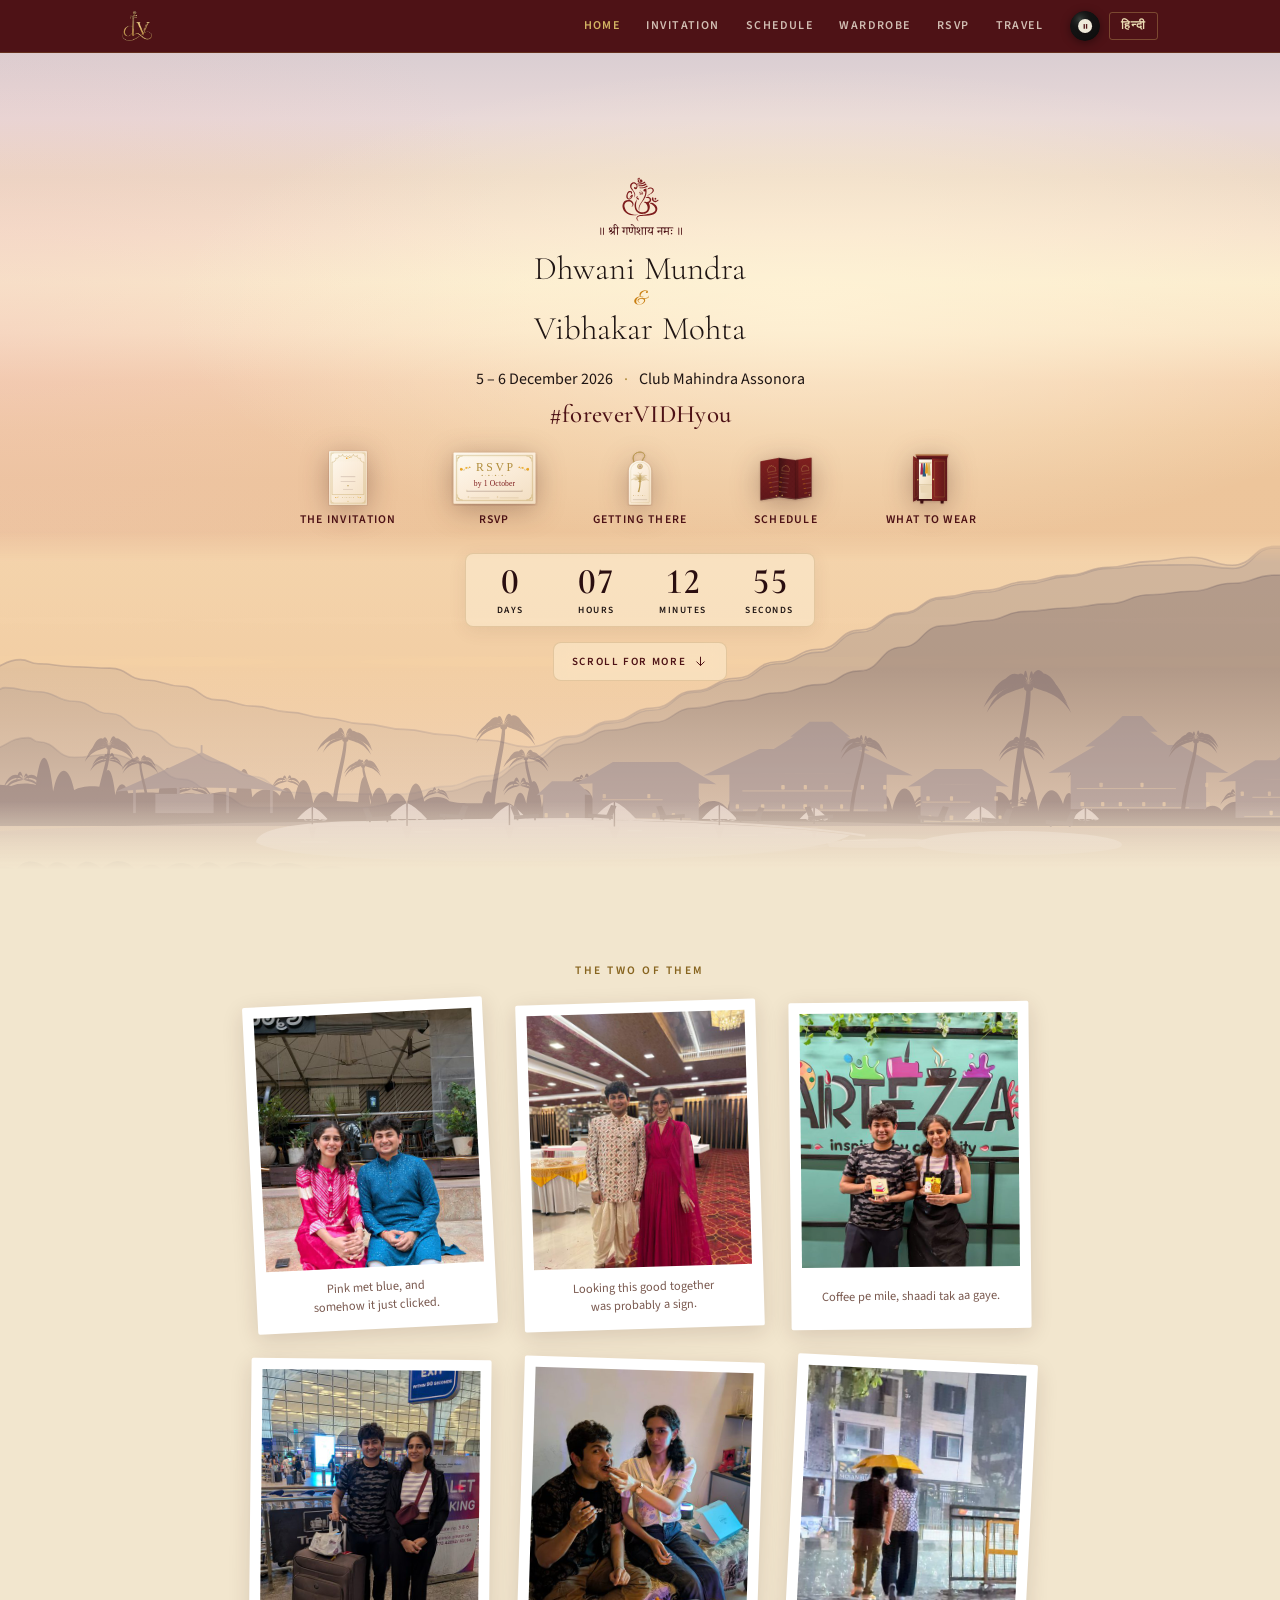
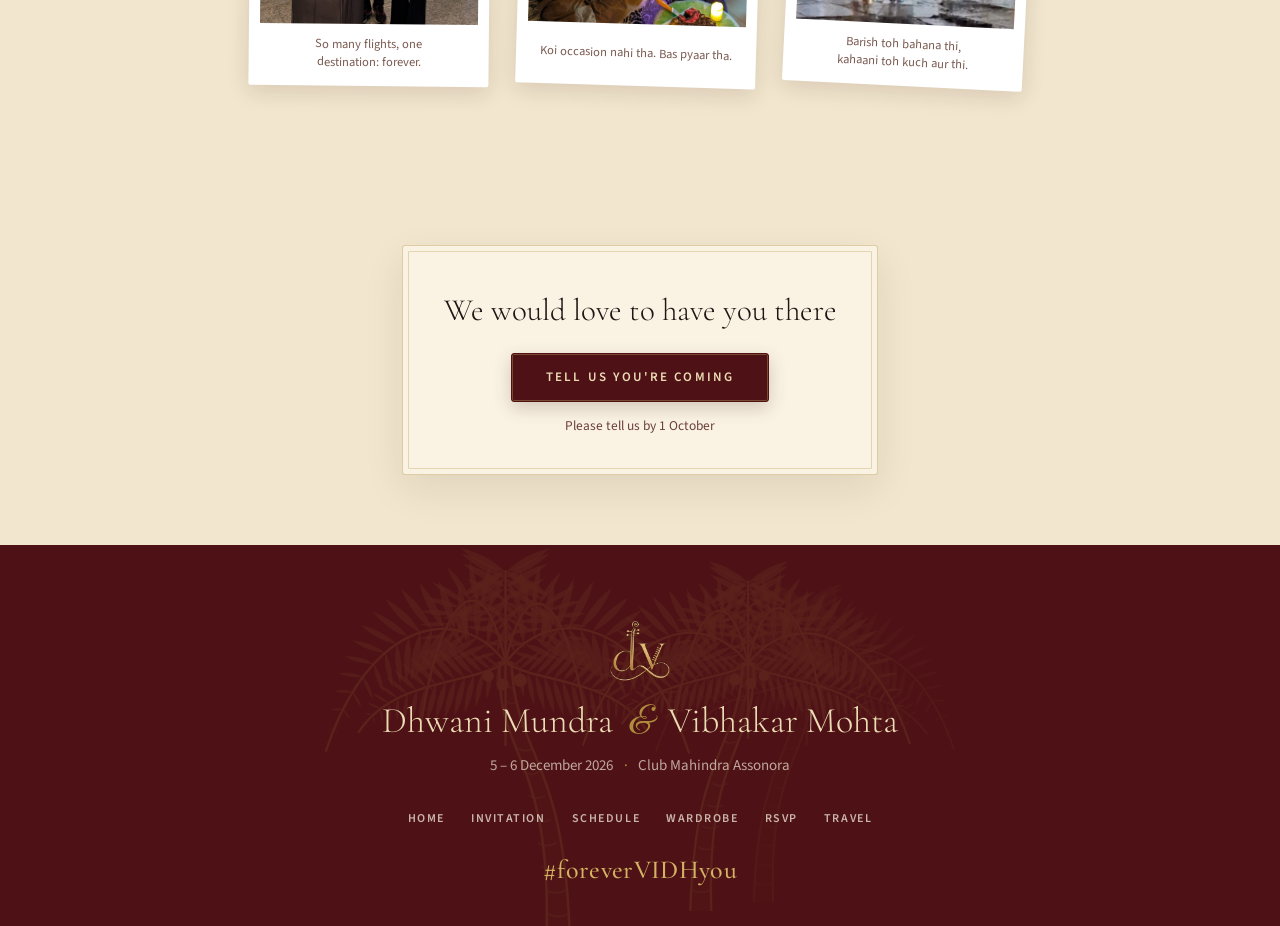
==== index.html @ 1009b789 "Update site, 2026-09-22" ====
<!doctype html>
<html lang="en">
<head>
<meta charset="utf-8">
<meta name="viewport" content="width=device-width, initial-scale=1, viewport-fit=cover">
<meta name="color-scheme" content="light dark">
<meta name="theme-color" content="#4E1216">

<title>Dhwani &amp; Vibhakar, 5–6 December 2026</title>
<meta name="description" content="Dhwani and Vibhakar are getting married at Club Mahindra Assonora, Goa on 5–6 December 2026. Come and celebrate with us.">
<link rel="canonical" href="https://foreverVIDHyou.github.io/">

<meta property="og:type" content="website">
<meta property="og:site_name" content="Vibhakar &amp; Dhwani">
<meta property="og:title" content="Dhwani &amp; Vibhakar, 5–6 December 2026">
<meta property="og:description" content="Dhwani and Vibhakar are getting married at Club Mahindra Assonora, Goa on 5–6 December 2026. Come and celebrate with us.">
<meta property="og:url" content="https://foreverVIDHyou.github.io/">
<meta property="og:image" content="https://foreverVIDHyou.github.io/assets/img/og-a29972f2.jpg">
<meta property="og:image:secure_url" content="https://foreverVIDHyou.github.io/assets/img/og-a29972f2.jpg">
<meta property="og:image:type" content="image/jpeg">
<meta property="og:image:width" content="1200">
<meta property="og:image:height" content="630">
<meta property="og:image:alt" content="Vibhakar and Dhwani, 5 to 6 December 2026, Club Mahindra Assonora, Goa">
<meta property="og:locale" content="en_IN">
<meta property="og:locale:alternate" content="hi_IN">
<meta name="twitter:card" content="summary_large_image">
<meta name="twitter:image" content="https://foreverVIDHyou.github.io/assets/img/og-a29972f2.jpg">

<link rel="icon" href="assets/img/favicon.ico" sizes="any">
<link rel="icon" type="image/png" sizes="32x32" href="assets/img/favicon-32.png">
<link rel="apple-touch-icon" href="assets/img/favicon-180.png">
<link rel="manifest" href="site.webmanifest">

<link rel="preconnect" href="https://fonts.googleapis.com">
<link rel="preconnect" href="https://fonts.gstatic.com" crossorigin>
<link rel="stylesheet" href="https://fonts.googleapis.com/css2?family=Cormorant+Garamond:ital,wght@0,300;0,400;0,500;0,600;1,300;1,400&family=Lora:ital,wght@0,400;0,500;1,400&family=Source+Sans+3:wght@400;600&family=Great+Vibes&family=Noto+Serif+Devanagari:wght@400;500;600&display=swap">
<link rel="stylesheet" href="assets/css/site.css?v=431fbf44">

<script>
  try {
    var L = localStorage.getItem('vidh-lang');
    if (L === 'hi' || L === 'en') document.documentElement.lang = L;
  } catch (e) {}
  /* Whose name leads, remembered exactly like the language above and applied
     before first paint for the same reason. Nothing on the site sets it: the
     /bride and /groom links do, then send the guest here. Absent means the
     groom's order, which is how every name pair is written in the markup. */
  try {
    var F = localStorage.getItem('vidh-first');
    if (F === 'bride' || F === 'groom') document.documentElement.setAttribute('data-first', F);
  } catch (e) {}
</script>

</head>

<body class="p-home"
      data-endpoint="https://script.google.com/macros/s/AKfycbx1z4PcyO6lin9_cqxl9S9qViLBDrhGf9iMxoR4CyunZHj6qS7wj9RZC0NhYUhXJ8vgEw/exec"
      data-token="vidh-2026">
<a class="skip" href="#main"><span class="l" data-l="en">Skip to content</span><span class="l" data-l="hi" lang="hi">सीधे सामग्री पर जाएँ</span></a>

<header class="head" id="head">
  <div class="head-in">
    <a class="brand" href="index.html" aria-label="Vibhakar and Dhwani">
      <img src="assets/img/mark.png" alt="" width="30" height="30" class="brand-mark">
    </a>

    <nav class="nav" id="nav" aria-label="Pages">
      <a href="index.html" class="nav-a on"
aria-current="page"><span class="l" data-l="en">Home</span><span class="l" data-l="hi" lang="hi">मुख्य पृष्ठ</span></a>
      <a href="invite.html" class="nav-a"
><span class="l" data-l="en">Invitation</span><span class="l" data-l="hi" lang="hi">निमंत्रण</span></a>
      <a href="schedule.html" class="nav-a"
><span class="l" data-l="en">Schedule</span><span class="l" data-l="hi" lang="hi">कार्यक्रम</span></a>
      <a href="wardrobe.html" class="nav-a"
><span class="l" data-l="en">Wardrobe</span><span class="l" data-l="hi" lang="hi">पहनावा</span></a>
      <a href="rsvp.html" class="nav-a"
><span class="l" data-l="en">RSVP</span><span class="l" data-l="hi" lang="hi">उत्तर दें</span></a>
      <a href="travel.html" class="nav-a"
><span class="l" data-l="en">Travel</span><span class="l" data-l="hi" lang="hi">यात्रा</span></a>
    </nav>

    <div class="head-r">
      <button type="button" class="mu" id="mu-btn" aria-pressed="false"
              data-en-aria-label="Play the record" data-hi-aria-label="संगीत चलाएँ"
              aria-label="Play the record"
              data-say='{"tap":"Music",
                         "on":"Playing",
                         "off":"Paused",
                         "missing":""}'
              data-say-hi='{"tap":"\u0938\u0902\u0917\u0940\u0924",
                            "on":"\u092c\u091c \u0930\u0939\u093e \u0939\u0948",
                            "off":"\u0930\u0941\u0915\u093e \u0939\u0941\u0906",
                            "missing":""}'>
        <img class="mu-disc" src="assets/art/vinyl.svg" alt="" width="280" height="280">
        <span class="mu-play" aria-hidden="true">
          <svg class="g-play" viewBox="0 0 24 24" fill="currentColor"><path d="M6 3.4 20.5 12 6 20.6Z"/></svg>
          <svg class="g-pause" viewBox="0 0 24 24" fill="currentColor"><rect x="5.4" y="3.6" width="4.8" height="16.8" rx="1.2"/><rect x="13.8" y="3.6" width="4.8" height="16.8" rx="1.2"/></svg>
        </span>
        <span class="vh" id="mu-state"><span class="l" data-l="en">Music</span><span class="l" data-l="hi" lang="hi">संगीत</span></span>
      </button>

      <button class="lang" id="lang" type="button"
              data-en-aria-label="Read this page in Hindi" data-hi-aria-label="इस पन्ने को अंग्रेज़ी में पढ़ें"
              aria-label="Read this page in Hindi">
        <span class="l" data-l="en">हिन्दी</span><span class="l" data-l="hi" lang="hi">English</span>
      </button>
      <button class="burger" id="burger" type="button" aria-expanded="false"
              aria-controls="nav" aria-label="Menu">
        <span></span><span></span><span></span>
      </button>
    </div>
  </div>
</header>

<main id="main">

<section class="hero" id="hero">

  <picture class="hero-bg" aria-hidden="true">
    <source media="(max-width:820px)" srcset="assets/art/resort-tall.svg">
    <img src="assets/art/resort.svg" alt="" width="1600" height="430"
         fetchpriority="high" decoding="async">
  </picture>

  <div class="hero-in">

    <div class="lintel" aria-hidden="true">
      <img class="lintel-g" src="assets/art/ganesh.svg" alt="" width="200" height="208">
      <p class="lintel-om" lang="hi">॥ श्री गणेशाय नमः ॥</p>
    </div>

    <h1 class="hero-names">
      <span class="nm-1"><span class="l" data-l="en">Dhwani Mundra</span><span class="l" data-l="hi" lang="hi">ध्वनि मूंदड़ा</span></span>
      <span class="amp" aria-hidden="true">&amp;</span>
      <span class="nm-2"><span class="l" data-l="en">Vibhakar Mohta</span><span class="l" data-l="hi" lang="hi">विभाकर मोहता</span></span>
    </h1>

    <p class="hero-when">
      <span class="hw-i"><span class="sd sd-b"><span class="l" data-l="en">5 – 6 December 2026</span><span class="l" data-l="hi" lang="hi">५ – ६ दिसंबर २०२६</span></span><span class="sd sd-g"><span class="l" data-l="en">5 – 7 December 2026</span><span class="l" data-l="hi" lang="hi">५ – ७ दिसंबर २०२६</span></span></span>
      <span class="dot">·</span>
      <span class="hw-i"><span class="l" data-l="en">Club Mahindra Assonora</span><span class="l" data-l="hi" lang="hi">क्लब महिंद्रा असनोरा</span></span>
    </p>

    <p class="hero-tag">#foreverVIDHyou</p>

    <nav class="ways" aria-label="Everything you need, in four places">
      <a class="way way-invite" href="invite.html">
        <span class="way-ic">
          <img src="assets/art/ob-invite-card.svg" alt="" width="300" height="420">
        </span>
        <span class="way-l"><span class="l" data-l="en">The invitation</span><span class="l" data-l="hi" lang="hi">निमंत्रण</span></span>
      </a>
      <a class="way way-rsvp" href="rsvp.html">
        <span class="way-ic">
          <img src="assets/art/ob-rsvp-card.svg" alt="" width="300" height="420"               data-en-src="assets/art/ob-rsvp-card.svg" data-hi-src="assets/art/ob-rsvp-card-hi.svg">
        </span>
        <span class="way-l"><span class="l" data-l="en">RSVP</span><span class="l" data-l="hi" lang="hi">उत्तर दें</span></span>
      </a>
      <a class="way way-travel" href="travel.html">
        <span class="way-ic">
          <img src="assets/art/ob-luggage-tag.svg" alt="" width="300" height="420">
        </span>
        <span class="way-l"><span class="l" data-l="en">Getting there</span><span class="l" data-l="hi" lang="hi">पहुँचना कैसे है</span></span>
      </a>
      <a class="way way-programme" href="schedule.html">
        <span class="way-ic">
          <img src="assets/art/ob-programme.svg" alt="" width="300" height="420">
        </span>
        <span class="way-l"><span class="l" data-l="en">Schedule</span><span class="l" data-l="hi" lang="hi">कार्यक्रम</span></span>
      </a>
      <a class="way way-wardrobe" href="wardrobe.html">
        <span class="way-ic">
          <img src="assets/art/ob-wardrobe.svg" alt="" width="300" height="420">
        </span>
        <span class="way-l"><span class="l" data-l="en">What to wear</span><span class="l" data-l="hi" lang="hi">क्या पहनें</span></span>
      </a>
    </nav>

    <div class="cd" id="cd" data-target="2026-12-06T19:30:00+05:30">
      <div class="cd-row">
        <div class="cd-blk">
          <div class="cd-u">
            <span class="cd-n" data-cd="d">--</span>
            <span class="cd-k"><span class="l" data-l="en">days</span><span class="l" data-l="hi" lang="hi">दिन</span></span>
          </div>
          <div class="cd-u">
            <span class="cd-n" data-cd="h">--</span>
            <span class="cd-k"><span class="l" data-l="en">hours</span><span class="l" data-l="hi" lang="hi">घंटे</span></span>
          </div>
          <div class="cd-u">
            <span class="cd-n" data-cd="m">--</span>
            <span class="cd-k"><span class="l" data-l="en">minutes</span><span class="l" data-l="hi" lang="hi">मिनट</span></span>
          </div>
          <div class="cd-u">
            <span class="cd-n" data-cd="s">--</span>
            <span class="cd-k"><span class="l" data-l="en">seconds</span><span class="l" data-l="hi" lang="hi">सेकंड</span></span>
          </div>
        </div>
      </div>
      <p class="cd-done" hidden><span class="l" data-l="en">They are married.</span><span class="l" data-l="hi" lang="hi">विवाह संपन्न हुआ।</span></p>
    </div>

    <a class="flat-more" href="#gallery">
      <span><span class="l" data-l="en">Scroll for more</span><span class="l" data-l="hi" lang="hi">और नीचे देखिए</span></span>
      <svg viewBox="0 0 24 24" fill="none" stroke="currentColor" stroke-width="1.6"
           stroke-linecap="round" stroke-linejoin="round" aria-hidden="true">
        <path d="M12 5v13M6 12.5l6 6 6-6"/>
      </svg>
    </a>
  </div>

</section>

<section class="sec sec-pol" id="gallery" aria-labelledby="pol-h">
  <div class="wrap">
    <p class="eyebrow center" id="pol-h"><span class="l" data-l="en">The two of them</span><span class="l" data-l="hi" lang="hi">वे दोनों</span></p>
    <div class="pols" data-reveal>
      <figure class="pol" data-reveal-item style="--i:0">
        <img src="assets/img/pol/p1.jpg" alt="Pink met blue, and somehow it just clicked."
             width="480" height="560" loading="lazy" decoding="async">
        <figcaption><span class="l" data-l="en">Pink met blue, and somehow it just clicked.</span><span class="l" data-l="hi" lang="hi">गुलाबी मिला नीले से, और बात बन गई।</span></figcaption>
      </figure>
      <figure class="pol" data-reveal-item style="--i:1">
        <img src="assets/img/pol/p2.jpg" alt="Looking this good together was probably a sign."
             width="480" height="560" loading="lazy" decoding="async">
        <figcaption><span class="l" data-l="en">Looking this good together was probably a sign.</span><span class="l" data-l="hi" lang="hi">साथ में इतने अच्छे लगे — शायद यही इशारा था।</span></figcaption>
      </figure>
      <figure class="pol" data-reveal-item style="--i:2">
        <img src="assets/img/pol/p3.jpg" alt="Coffee pe mile, shaadi tak aa gaye."
             width="480" height="560" loading="lazy" decoding="async">
        <figcaption><span class="l" data-l="en">Coffee pe mile, shaadi tak aa gaye.</span><span class="l" data-l="hi" lang="hi">कॉफ़ी पे मिले, शादी तक आ गए।</span></figcaption>
      </figure>
      <figure class="pol" data-reveal-item style="--i:3">
        <img src="assets/img/pol/p4.jpg" alt="So many flights, one destination: forever."
             width="480" height="560" loading="lazy" decoding="async">
        <figcaption><span class="l" data-l="en">So many flights, one destination: forever.</span><span class="l" data-l="hi" lang="hi">इतनी उड़ानें, और मंज़िल एक — हमेशा।</span></figcaption>
      </figure>
      <figure class="pol" data-reveal-item style="--i:4">
        <img src="assets/img/pol/p5.jpg" alt="Koi occasion nahi tha. Bas pyaar tha."
             width="480" height="560" loading="lazy" decoding="async">
        <figcaption><span class="l" data-l="en">Koi occasion nahi tha. Bas pyaar tha.</span><span class="l" data-l="hi" lang="hi">कोई मौक़ा नहीं था। बस प्यार था।</span></figcaption>
      </figure>
      <figure class="pol" data-reveal-item style="--i:5">
        <img src="assets/img/pol/p6.jpg" alt="Barish toh bahana thi, kahaani toh kuch aur thi."
             width="480" height="560" loading="lazy" decoding="async">
        <figcaption><span class="l" data-l="en">Barish toh bahana thi, kahaani toh kuch aur thi.</span><span class="l" data-l="hi" lang="hi">बारिश तो बहाना थी, कहानी तो कुछ और थी।</span></figcaption>
      </figure>
    </div>
  </div>
</section>

<section class="sec sec-band">
  <div class="wrap" data-reveal>
    <div class="band-in">
      <p class="band-l"><span class="l" data-l="en">We would love to have you there</span><span class="l" data-l="hi" lang="hi">आप ज़रूर आइए, हमें बहुत ख़ुशी होगी</span></p>
      <a class="btn btn-primary" href="rsvp.html"><span class="l" data-l="en">Tell us you&#39;re coming</span><span class="l" data-l="hi" lang="hi">बताइए कि आप आ रहे हैं</span></a>
      <p class="band-by"><span class="l" data-l="en">Please tell us by 1 October</span><span class="l" data-l="hi" lang="hi">कृपया १ अक्टूबर तक बता दीजिए</span></p>
    </div>
  </div>
</section>

</main>

<footer class="foot">
  <img class="foot-palms" src="assets/art/palms.svg" alt="" width="520" height="310"
       loading="lazy" aria-hidden="true">
  <div class="wrap">
    <img class="foot-mono" src="assets/img/mark.png" alt="" width="66" height="66"
         loading="lazy">
    <p class="foot-names">
      <span><span class="l" data-l="en">Dhwani Mundra</span><span class="l" data-l="hi" lang="hi">ध्वनि मूंदड़ा</span></span>
      <span class="amp" aria-hidden="true">&amp;</span>
      <span><span class="l" data-l="en">Vibhakar Mohta</span><span class="l" data-l="hi" lang="hi">विभाकर मोहता</span></span>
    </p>
    <p class="foot-when"><span class="sd sd-b"><span class="l" data-l="en">5 – 6 December 2026</span><span class="l" data-l="hi" lang="hi">५ – ६ दिसंबर २०२६</span></span><span class="sd sd-g"><span class="l" data-l="en">5 – 7 December 2026</span><span class="l" data-l="hi" lang="hi">५ – ७ दिसंबर २०२६</span></span> <span class="dot">·</span>
       <span class="l" data-l="en">Club Mahindra Assonora</span><span class="l" data-l="hi" lang="hi">क्लब महिंद्रा असनोरा</span></p>

    <nav class="foot-nav" aria-label="Pages">
      <a href="index.html"><span class="l" data-l="en">Home</span><span class="l" data-l="hi" lang="hi">मुख्य पृष्ठ</span></a>
      <a href="invite.html"><span class="l" data-l="en">Invitation</span><span class="l" data-l="hi" lang="hi">निमंत्रण</span></a>
      <a href="schedule.html"><span class="l" data-l="en">Schedule</span><span class="l" data-l="hi" lang="hi">कार्यक्रम</span></a>
      <a href="wardrobe.html"><span class="l" data-l="en">Wardrobe</span><span class="l" data-l="hi" lang="hi">पहनावा</span></a>
      <a href="rsvp.html"><span class="l" data-l="en">RSVP</span><span class="l" data-l="hi" lang="hi">उत्तर दें</span></a>
      <a href="travel.html"><span class="l" data-l="en">Travel</span><span class="l" data-l="hi" lang="hi">यात्रा</span></a>
    </nav>


    <p class="foot-tag">#foreverVIDHyou</p>
  </div>
</footer>

<audio id="mu-audio" loop preload="metadata">
  <source src="assets/audio/theme.mp3" type="audio/mpeg">
  <source src="assets/audio/theme.ogg" type="audio/ogg">
</audio>

<script src="assets/js/site.js?v=4ca0002a" defer></script>
</body>
</html>
---- assets/css/site.css ----
/* ==========================================================================
   The Green Gate.  See design/THEME.md.

   Green is the ground, gold is the line, red is the accent. Every colour here
   was sampled off the reference invitations in material/sept4_redesign.pdf,
   not chosen; the provenance of each one is in the theme note.

   Two rules that are load-bearing and look like nothing:

     img { height: auto }   without it, `aspect-ratio` goes inert the moment an
                            element has both a width and a height attribute,
                            and every illustration renders at its HTML height.

     .ch > span             direct child, always. t() injects a pair of language
                            spans inside every label, so a descendant selector
                            styles those too and draws a second border inside
                            each control.
   ========================================================================== */

/* --- tokens ---------------------------------------------------------------
   Crimson, marigold, gold and ivory. The first pass at this theme used bottle
   green as the ground; Vibhakar's reading of it was that green is a Muslim
   colour, and for a Maheshwari wedding he is right that it is the wrong signal.
   Every ground here is now Marwari red, sampled off the crimson invitation on
   p4 of the brief and confirmed by the raja-rani reference he sent afterwards.

   Green survives in exactly one place: --leaf, on the marigold garland. It is
   never a ground and never a large area.
   -------------------------------------------------------------------------- */
:root {
  --red-900:#2A0E10; --red-800:#4E1216; --red-700:#7E1D1D; --red-600:#9B2A22;
  --red-500:#B23A2A;
  --marigold:#E8A020; --marigold-dk:#C97E10; --marigold-lt:#F5C24B;
  --gold-600:#87641F; --gold-500:#B08D3C; --gold-400:#D3B463; --gold-200:#EBDCB4;
  --ivory:#FAF3E4; --ivory-2:#F2E6CE; --ivory-sh:#E4D3B4;
  --terra:#A87B5E; --terra-dk:#7A4A34; --blush:#F2D7C6;
  --leaf:#4F7A3E;

  /* the two sides, sampled from what they were actually wearing */
  --bride:#A32A4E; --groom:#2F5D7C;

  --ink:#1F1513;
  --ink-2:#6B4038;
  --paper:var(--ivory);
  --paper-2:var(--ivory-2);
  --line:rgba(58,21,18,.14);
  --line-gold:rgba(176,141,60,.38);

  --display:"Cormorant Garamond",ui-serif,Georgia,serif;
  --body:"Lora",ui-serif,Georgia,serif;
  --ui:"Source Sans 3",ui-sans-serif,system-ui,-apple-system,sans-serif;
  --script:"Great Vibes",cursive;
  --deva:"Noto Serif Devanagari",var(--body);

  --head-h:50px;
  --wrap:1080px;
  --r:3px;
  --ease:cubic-bezier(.22,.61,.36,1);
}

/* --- reset ---------------------------------------------------------------- */
*,*::before,*::after{box-sizing:border-box}

/* `hidden` has to actually hide.

   The attribute is only `[hidden]{display:none}` in the browser's own sheet,
   which is the weakest declaration there is: ANY author rule that sets
   `display` on the same element beats it, and then `el.hidden = true` sets
   the attribute, reads back as true, and changes nothing on screen.

   That shipped. `.form-miss{display:block}` meant the reply page told every
   guest "we still need your name, a phone number, whether you are coming"
   the instant it loaded, before they had touched anything — and both the
   bride's and the groom's calendar buttons showed on the thank-you screen at
   once. Neither was caught by a test, because a test that asks `el.hidden`
   asks the property and gets `true` from a box that is plainly visible.

   The elsewhere-correct way to write it is `:not([hidden])` on the rule that
   sets display, the way .lk-msg does. This makes forgetting it harmless. */
[hidden]{display:none!important}
html{-webkit-text-size-adjust:100%;scroll-behavior:smooth}
@media (prefers-reduced-motion:reduce){html{scroll-behavior:auto}}
body{
  margin:0; background:var(--paper); color:var(--ink);
  font:400 17px/1.72 var(--body);
  -webkit-font-smoothing:antialiased;
  overflow-x:hidden;
}
img,video,svg{max-width:100%;height:auto;display:block}
button,input,select,textarea{font:inherit;color:inherit}
a{color:inherit}
h1,h2,h3,h4{margin:0;font-family:var(--display);font-weight:300;
  line-height:1.14;text-wrap:balance;letter-spacing:.004em}
p{margin:0}
ul{margin:0;padding:0;list-style:none}
:focus-visible{outline:2px solid var(--gold-500);outline-offset:3px;border-radius:2px}

/* --- the two languages ---------------------------------------------------- */
/* `.l` is RESERVED for the language spans that t() injects, and it carries a
   display:none that applies to any element wearing the class. The gate leaves
   were briefly `.leaf.l` / `.leaf.r` and the left one vanished: not rotated
   out of view, not mis-transformed, simply `display:none` from three hundred
   lines away. Never reuse `.l`, `.hi` or `.en` as a modifier. */
.l{display:none}
html[lang="en"] .l[data-l="en"],
html[lang="hi"] .l[data-l="hi"]{display:inline}
html[lang="hi"] body{font-family:var(--deva)}
html[lang="hi"] h1,html[lang="hi"] h2,html[lang="hi"] h3{font-family:var(--deva);
  font-weight:400;line-height:1.34}
:lang(hi){font-family:var(--deva)}

.vh{position:absolute;width:1px;height:1px;margin:-1px;padding:0;overflow:hidden;
  clip:rect(0 0 0 0);white-space:nowrap;border:0}
.skip{position:absolute;left:-9999px;top:0;z-index:100;background:var(--red-800);
  color:var(--ivory);padding:12px 18px}
.skip:focus{left:8px;top:8px}

/* --- layout --------------------------------------------------------------- */
.wrap{max-width:var(--wrap);margin:0 auto;padding:0 22px;width:100%}
.wrap.narrow{max-width:660px}
.center{text-align:center}
.sec{padding:clamp(52px,7vw,92px) 0}
/* The first section on a page sits right under the bar, and 92px of nothing
   between the two read as a mistake rather than as air. Half that.
   `main > .sec:first-child` never matches the landing page, whose first child
   is the hero — which is exactly the "every page except Home" this wants. The
   phone block already sets its own, smaller, padding and is left alone. */
@media (min-width:821px){
  main > .sec:first-child{padding-top:clamp(30px,3.2vw,46px)}
}
.sec-alt{background:var(--paper-2)}

/* --- type ----------------------------------------------------------------- */
h1{font-size:clamp(34px,6.4vw,58px)}
h2{font-size:clamp(26px,4vw,40px)}
h3{font-size:20px;font-weight:500}
.eyebrow{font:600 11.5px/1 var(--ui);letter-spacing:.22em;text-transform:uppercase;
  color:var(--gold-600);margin-bottom:14px}
html[lang="hi"] .eyebrow{letter-spacing:.10em;text-transform:none;font-size:13px}
.lede{font-size:18.5px;line-height:1.7;color:var(--ink-2);margin-top:16px;
  max-width:60ch}
.center .lede,.wrap.narrow>.lede{margin-left:auto;margin-right:auto}
.hint{font:400 14px/1.6 var(--ui);color:#7A5A50;margin-top:6px}
.dot{padding:0 .5em;color:var(--gold-500)}
.amp{font-family:var(--script);color:var(--gold-500);padding:0 .1em;
  font-size:1.05em;display:inline-block;vertical-align:.02em}
.badge{display:inline-block;font:600 11px/1 var(--ui);letter-spacing:.14em;
  text-transform:uppercase;color:var(--gold-600);border:1px solid var(--line-gold);
  padding:6px 11px;border-radius:99px;margin-top:14px}
.alert{background:var(--paper-2);border-left:2px solid var(--gold-500);
  padding:16px 20px;font-size:16px;margin:22px 0}
.divider{width:min(420px,72%);height:auto;margin:26px auto 0;opacity:.9}

/* page header, every page but the landing one */
.ph{text-align:center;margin-bottom:clamp(34px,5vw,56px)}
.ph .lede{margin-inline:auto}
.ph-pt{display:block;width:clamp(96px,15vw,150px);margin:0 auto 18px}
.ph-pt img{width:100%;height:auto}

/* --- buttons -------------------------------------------------------------- */
.btn{
  display:inline-flex;align-items:center;justify-content:center;gap:9px;
  font:600 13px/1 var(--ui);letter-spacing:.16em;text-transform:uppercase;
  padding:17px 34px;border-radius:var(--r);border:1px solid transparent;
  text-decoration:none;cursor:pointer;background:none;
  transition:background .22s var(--ease),color .22s var(--ease),
             border-color .22s var(--ease),transform .22s var(--ease);
}
html[lang="hi"] .btn{letter-spacing:.04em;text-transform:none;font-size:15px}
.btn-primary{background:var(--red-800);color:var(--gold-200);
  border-color:var(--red-800);
  box-shadow:inset 0 0 0 1px rgba(211,180,99,.34),
             0 6px 18px rgba(58,21,18,.20)}
.btn-primary:hover,.btn-primary:focus-visible{background:var(--red-700);
  border-color:var(--red-700);
  box-shadow:inset 0 0 0 1px rgba(232,200,122,.55),
             0 10px 26px rgba(58,21,18,.28)}
.btn-ghost{border-color:var(--line-gold);color:var(--red-800)}
.btn-ghost:hover{border-color:var(--gold-500);background:rgba(176,141,60,.09)}
.btn-wide{width:100%;padding:17px 26px;margin-top:8px}
.btn[disabled]{opacity:.5;cursor:not-allowed}
.btn:hover{transform:translateY(-2px)}
.btn:active{transform:translateY(0)}

/* ==========================================================================
   header and footer
   ========================================================================== */
.head{
  position:sticky;top:0;z-index:40;background:var(--red-800);
  border-bottom:1px solid rgba(176,141,60,.24);
}
.head-in{max-width:var(--wrap);margin:0 auto;padding:0 22px;height:var(--head-h);
  display:flex;align-items:center;gap:16px}
.brand{display:flex;align-items:center;gap:10px;text-decoration:none;
  color:var(--gold-200);margin-right:auto}
.brand-mark{width:30px;height:30px;border-radius:2px}
.nav{display:flex;align-items:center;gap:4px}
.nav-a{font:600 12px/1 var(--ui);letter-spacing:.12em;text-transform:uppercase;
  color:rgba(250,243,228,.76);text-decoration:none;padding:8px 11px;
  border-radius:var(--r);transition:color .2s,background .2s}
html[lang="hi"] .nav-a{letter-spacing:.03em;text-transform:none;font-size:14px}
.nav-a:hover{color:var(--gold-200);background:rgba(211,180,99,.1)}
.nav-a.on{color:var(--gold-400)}
.head-r{display:flex;align-items:center;gap:9px}
.lang{border:1px solid rgba(211,180,99,.34);background:none;color:var(--gold-200);
  font:600 11.5px/1 var(--ui);letter-spacing:.08em;padding:7px 11px;
  border-radius:var(--r);cursor:pointer;transition:border-color .2s,background .2s}
.lang:hover{border-color:var(--gold-500);background:rgba(211,180,99,.12)}
.burger{display:none;background:none;border:0;padding:7px 6px;cursor:pointer}
.burger span{display:block;width:20px;height:1.6px;background:var(--gold-200);
  margin:3.4px 0;transition:transform .26s var(--ease),opacity .2s}
.burger[aria-expanded="true"] span:nth-child(1){transform:translateY(5px) rotate(45deg)}
.burger[aria-expanded="true"] span:nth-child(2){opacity:0}
.burger[aria-expanded="true"] span:nth-child(3){transform:translateY(-5px) rotate(-45deg)}

.foot{position:relative;background:var(--red-800);color:var(--ivory);
  padding:clamp(48px,6vw,76px) 0 40px;text-align:center;overflow:hidden;
  margin-top:auto}
.foot-palms{position:absolute;left:50%;bottom:-26px;width:min(760px,120%);
  max-width:none;transform:translateX(-50%);opacity:.13;pointer-events:none}
.foot .wrap{position:relative;z-index:1}
.foot-mono{width:60px;height:60px;margin:0 auto 18px;opacity:.95}
.foot-names{display:flex;flex-wrap:wrap;align-items:baseline;justify-content:center;
  gap:0 .34em;font:300 clamp(26px,3.6vw,36px)/1.2 var(--display);color:var(--gold-200)}
.foot-when{font:400 15px/1.6 var(--ui);color:rgba(250,243,228,.66);margin-top:8px}
.foot-nav{display:flex;flex-wrap:wrap;gap:6px 4px;justify-content:center;
  margin:26px 0 20px}
.foot-nav a{font:600 12px/1 var(--ui);letter-spacing:.13em;text-transform:uppercase;
  color:rgba(250,243,228,.72);text-decoration:none;padding:9px 11px;
  border-radius:var(--r)}
html[lang="hi"] .foot-nav a{letter-spacing:.03em;text-transform:none;font-size:14px}
.foot-nav a:hover{color:var(--gold-400)}
.foot-ct a{color:var(--gold-200);font:400 15px/1.8 var(--ui)}
.foot-tag{font:500 clamp(19px,2.1vw,26px)/1.2 var(--display);
  letter-spacing:.012em;color:var(--gold-400);margin-top:20px}
.foot-line{font:400 13.5px/1.7 var(--ui);color:rgba(250,243,228,.5);margin-top:14px}

/* ==========================================================================
   the landing page: one view, with the resort under it

   Third composition, and the simplest. The gate became a tabletop, the
   tabletop became this. Vibhakar's note on 6 September: put the countdown and
   the resort on the first screen, shrink the four icons and let the hashtag
   sit out in the open on top of the view, drop the flowers and the petals,
   move the record to the corner, and leave only the gallery and the ask
   below.

   So the page is now a printed invitation in the shape the reference he sent
   uses: a pale landscape holding the bottom of the sheet, and everything
   that has to be read floating above it on paper.
   ========================================================================== */
.hero{
  position:relative;overflow:hidden;
  /* 26px short of the fold, so the gallery's ivory shows underneath and the
     page says out loud that it continues. */
  min-height:calc(100svh - var(--head-h) - 26px);
  display:grid;align-items:center;justify-items:center;
  padding:clamp(10px,1.6vw,20px) 16px clamp(96px,13vw,150px);
  /* Golden hour. Every stop below is sampled off the reference, straight down
     a column of it clear of the type, and mapped from the reference's own
     proportions onto this hero's: its sky runs to 68% of the panel and ours
     meets the drawing at about 52%, so the ramp is compressed to match.

       0%  #DACED2   a cool mauve-grey, which is the thing the first pass got
                     wrong by starting warm — a real sunset is cool overhead
      22%  #F7E2CC   rose, warming
      28%  #FBECCD   the brightest band, where the sun is
      40%  #F5D2B1
      52%  #F0CBA2   the horizon, where the drawing takes over

     The glow is placed off-centre because it is off-centre in the reference:
     the left edge of that sky is measurably rosier than the right. */
  background:
    radial-gradient(78% 46% at 63% 31%, rgba(255,244,216,.72) 0%, transparent 64%),
    radial-gradient(58% 74% at 0% 34%, rgba(238,190,186,.34) 0%, transparent 72%),
    linear-gradient(180deg,
      #DACED2 0%, #E8D8D8 8%, #EDD9C6 15%, #F7E2CC 22%, #FBECCD 28%,
      #FAE3C4 34%, #F4CFAC 40%, #F0C9A0 46%, #EDC59B 52%, #ECC298 100%);
}
/* The drawing is anchored to the bottom edge and the type stands on it, which
   is the whole idea. It never scales past its own width, so the ridgeline
   keeps the proportions it was traced at. */
/* The last 70px of the hero dissolve into the section below it. The drawing
   ends on whatever it happens to be doing at that height — the dark hedge at
   the left edge, pale water in the middle — and the gallery starts on ivory,
   which measured as a 224-unit step straight across the page. This is the
   same trick as the fade at the drawing's top edge, at the other end. */
.hero::after{content:"";position:absolute;left:0;right:0;bottom:0;height:74px;
  z-index:1;pointer-events:none;
  background:linear-gradient(180deg,rgba(242,230,206,0) 0%,var(--ivory-2) 92%)}

.hero-bg{position:absolute;left:0;right:0;bottom:0;width:100%;
  pointer-events:none;z-index:0;line-height:0;
  /* The drawing's sky is --ivory exactly, and the page under it is a warm
     wash that has moved on from --ivory by the height the drawing starts at.
     Butted together that is a 5/9/16 jump in RGB across the full width of the
     page: a hard horizontal line, which is what Vibhakar saw.

     Matching the two colours cannot be done once and left, because where the
     drawing's top edge falls depends on the viewport — it lands anywhere
     between 47% and 53% of the hero. So the top of the drawing dissolves
     instead. There is no edge to match, at any size, whatever the gradient
     behind it is doing.

     9% is measured, not guessed: the sky is flat --ivory for the top 38 of
     the drawing's 430 units, and the first ridge crest starts at 40. The
     fade is over sky and only sky. */
  -webkit-mask-image:linear-gradient(180deg,transparent 0,#000 9%);
  mask-image:linear-gradient(180deg,transparent 0,#000 9%)}
.hero-bg img{width:100%;height:auto;display:block}

.hero-in{position:relative;z-index:2;text-align:center;
  display:flex;flex-direction:column;align-items:center;
  gap:clamp(9px,1.5vh,20px);width:100%;max-width:960px}



/* --- the page arriving --------------------------------------------------- */
/* One sequence, in the order a person reads it: Ganeshji, then whose wedding
   it is, then when and where, then the hashtag, then the five ways in, then
   the clock and the way down. Nothing bounces and nothing slides sideways;
   everything rises a few pixels into place, which is what a card being laid
   on a table does.

   CSS and not JS, so it runs whether or not the script arrives, and `both`
   fill so each piece is invisible until its turn rather than flashing first.
   The reduced-motion block near the foot of this file collapses every
   duration to nothing, and because the fill is `both` they all land on the
   finished state instead of disappearing. */
@keyframes rise{
  from{opacity:0;translate:0 15px}
  to{opacity:1;translate:0 0}
}
@keyframes settle{
  from{opacity:0;scale:.94}
  to{opacity:1;scale:1}
}
.lintel     {animation:settle .85s var(--ease) .05s both}
.hero-names {animation:rise .75s var(--ease) .22s both}
.hero-when  {animation:rise .75s var(--ease) .36s both}
.hero-tag   {animation:rise .75s var(--ease) .54s both}
.cd         {animation:rise .75s var(--ease) .92s both}
.flat-more  {animation:rise .75s var(--ease) 1.06s both}
/* the four pieces are dealt out one after another */
.way        {animation:rise .6s var(--ease) both}
.way:nth-child(1){animation-delay:.58s}
.way:nth-child(2){animation-delay:.66s}
.way:nth-child(3){animation-delay:.74s}
.way:nth-child(4){animation-delay:.82s}
.way:nth-child(5){animation-delay:.90s}
/* the view itself washes in under all of it, slowest of anything */
.hero-bg{animation:wash 1.5s var(--ease) both}
@keyframes wash{from{opacity:0}to{opacity:1}}
/* and the record arrives last, from the corner it lives in */

/* Ganeshji, still with a row to himself so nothing can reach him */
.lintel{text-align:center}
.lintel-g{width:clamp(52px,5vw,78px);height:auto;margin:0 auto;display:block}
.lintel-om{font:400 clamp(9.5px,.95vw,13px)/1.35 var(--deva);color:var(--red-800);
  margin-top:4px;white-space:nowrap}

/* Three rows: a name, the ampersand alone, a name.

   The type comes down to about 81% of the two-row size so the block ends up
   the same height it was, which is the point — everything below it on the
   screen is positioned by what this leaves, and the hero has no room to give
   away. Two rows of 1.12 plus an ampersand row of .62em at .9 is 2.80 ems
   against the old 2.28, so 2.28 / 2.80 sets the reduction. */
.hero-names{display:flex;flex-direction:column;align-items:center;
  font:300 clamp(23px,3.72vw,47px)/1.12 var(--display);color:var(--ink);
  /* On top of the column's own gap. The names are the one thing on this
     screen that should not have anything sitting close under it. */
  margin-bottom:clamp(5px,1.1vh,15px)}
.nm-1,.nm-2{white-space:nowrap}
/* The ampersand sits between the two names, not under the first one.

   Dhwani's note: it read as belonging to "Dhwani Mundra". Measured, it did —
   its ink began 8px above that name's baseline and only 3px above the next
   one, because `line-height:.9` gave a Great Vibes glyph a line box shorter
   than the glyph itself, so it spilled upward into the row above. A line box
   that holds the ink, and a margin split to put the ink's middle exactly
   between the two names. */
.hero-names .amp{font-family:var(--script);color:var(--marigold-dk);
  font-size:.62em;line-height:1;padding:0;
  margin:.10em 0 .02em}
html[lang="hi"] .hero-names{font-family:var(--deva);
  font-size:clamp(23px,3.7vw,46px);line-height:1.3}

.hero-when{font:400 clamp(12.5px,1.25vw,16px)/1.7 var(--ui);color:var(--ink);
  max-width:none}
.hero-when .dot{color:var(--gold-500)}
/* Each part stays whole, and the line breaks between them rather than through
   "Club Mahindra Assonora", which reads as a mistake rather than as a wrap. */
.hw-i{white-space:nowrap}
/* No notes under the icons. The reply card prints its own date on its face,
   which is where a reply card's date belongs. */

/* Thane Mummy's note. It is the line the family repeat back to each other, so
   it is set like a name and not like a caption. */
.hero-tag{font:500 clamp(18px,2.83vw,36px)/1.1 var(--display);
  letter-spacing:.012em;color:var(--red-800)}

/* Wording that differs by side , the dates, the days, the wardrobe eyebrow.
   Both are in the page and one is hidden, as the two languages are. The
   bride's shows by default, because an unmarked link is hers. */
.sd-g{display:none}
html[data-first="groom"] .sd-b{display:none}
html[data-first="groom"] .sd-g{display:inline}

/* --- whose name leads --------------------------------------------------- */
/* Every name pair is written bride-first in the templates, because that is
   what a bare link gets. The groom's link sets the flag and this reverses the
   three flex children, which carries the ampersand back to the middle without
   a rule of its own. */
html[data-first="groom"] .hero-names,
html[data-first="groom"] .card-names{flex-direction:column-reverse}
html[data-first="groom"] .foot-names{flex-direction:row-reverse}

/* --- the five ways in ----------------------------------------------------- */
/* The same drawings that used to lie on the table, at about a quarter of the
   size and in the order a guest wants them. A row on a laptop, two by two on
   a phone, which is the only arrangement that keeps the labels readable
   without shrinking the pictures to nothing. */
.ways{display:flex;flex-wrap:wrap;align-items:flex-end;justify-content:center;
  gap:clamp(6px,1.4vw,26px);width:100%;max-width:760px;
  margin-top:clamp(2px,.6vh,10px)}
.way{flex:0 1 128px;display:flex;flex-direction:column;align-items:center;gap:7px;
  text-decoration:none;color:inherit;padding:8px 4px 10px;border-radius:var(--r);
  transition:translate .24s var(--ease),background .24s}
.way:hover,.way:focus-visible{translate:0 -3px;background:rgba(250,243,228,.5)}
.way:focus-visible{outline:2px solid var(--red-700);outline-offset:2px}
/* One box for every icon whatever the drawing's own proportions are, so the
   four labels sit on one line as a row rather than stepping down, and the four
   drawings stand on a common baseline like objects on a shelf.

   The height is set on the image, not capped with `max-height`. The first cut
   used `display:grid` with `max-height:100%` and the percentage never
   resolved: the implicit grid row is content-sized, so the containing block's
   height is indefinite and the cap is simply dropped. The invitation came out
   234px tall inside an 86px box. */
.way-ic{display:flex;align-items:flex-end;justify-content:center;
  height:clamp(46px,6.4vw,86px);width:100%}
.way-ic img{height:100%;width:auto;max-width:100%;
  filter:drop-shadow(0 5px 14px rgba(58,21,18,.32));
  transition:filter .24s var(--ease)}
.way:hover .way-ic img{filter:drop-shadow(0 10px 22px rgba(58,21,18,.40))}
.way-l{font:600 clamp(9.5px,.92vw,12px)/1.25 var(--ui);letter-spacing:.11em;
  text-transform:uppercase;color:var(--red-800);text-wrap:balance}
html[lang="hi"] .way-l{letter-spacing:.02em;text-transform:none;
  font-size:clamp(11px,1.05vw,13.5px)}

/* --- the clock ------------------------------------------------------------ */
/* It used to stand on crimson two screens down. On paper it needs the
   opposite treatment: ink on a light ground, with a rule over it so it reads
   as part of the sheet rather than as a widget dropped on it. */
.cd{text-align:center;margin-top:clamp(2px,.8vh,12px);
  position:relative;width:100%;max-width:560px}
/* Two frosted blocks, days-and-hours then minutes-and-seconds.

   The numbers need clean ground: Cormorant is a high-contrast face, so at 600
   its thick strokes gain weight but its thin ones stay hairlines, and the
   ridgeline was reading straight through the counters. A soft circular wash
   was tried first and Vibhakar asked for squares instead, which is the better
   answer anyway — a rectangle admits it is a panel, where a radial fade has
   to hide its own edges and did not, at first, manage it.

   `backdrop-filter` blurs the drawing itself rather than covering it, so the
   resort still shows through as colour and shape. Browsers without it fall
   back to the flat tint underneath, which is the same idea more bluntly. */
.cd-blk{display:flex;gap:clamp(12px,3vw,40px);
  padding:clamp(10px,1.4vh,16px) clamp(14px,2vw,26px);
  border-radius:8px;
  background:rgba(253,240,214,.50);
  border:1px solid rgba(160,120,60,.24);
  box-shadow:0 4px 18px rgba(94,58,42,.09);
  backdrop-filter:blur(10px) saturate(1.06);
  -webkit-backdrop-filter:blur(10px) saturate(1.06)}
@supports not (backdrop-filter:blur(1px)){
  .cd-blk{background:rgba(253,240,214,.9)}
}
/* "Until the pheras" is gone: with the resort behind it the row needed less
   on it, not more, and four numbers under a rule say what they are. */
.cd-h{display:none}
.cd-row{display:flex;justify-content:center}
.cd-u{display:flex;flex-direction:column;align-items:center;min-width:48px}
.cd-n{font:600 clamp(26px,4.2vw,48px)/1 var(--display);color:var(--red-900);
  font-variant-numeric:tabular-nums lining-nums}
/* --ink-2 measured 4.42:1 against the darkest pixel behind it on a phone,
   which is under the 4.5 floor. These are 9.5px capitals; they need the
   darker ink. */
.cd-k{font:600 9.5px/1 var(--ui);letter-spacing:.16em;text-transform:uppercase;
  color:var(--ink);margin-top:6px}
html[lang="hi"] .cd-k{letter-spacing:.02em;text-transform:none;font-size:11px}
.cd-done{font:300 clamp(24px,4vw,36px)/1.3 var(--display);color:var(--red-800)}

/* --- the record, in the header -------------------------------------------- */
/* It sat in the corner of the hero, which put it on one page out of seven: a
   guest who opened the invitation lost the music entirely, because the
   <audio> element went with the page. In the header it is on all of them,
   beside the other control that belongs to the whole site. Smaller, because
   a header is not a hero. */
.mu{position:relative;flex:0 0 auto;
  width:30px;aspect-ratio:1;
  background:none;border:0;padding:0;cursor:pointer;
  transition:scale .3s var(--ease);
  filter:drop-shadow(0 2px 5px rgba(0,0,0,.4))}
.mu:hover,.mu:focus-visible{scale:1.09}
.mu:focus-visible{outline:2px solid var(--gold-400);outline-offset:4px}
.mu-disc{width:100%;height:auto;border-radius:50%;display:block}
/* 33 1/3 rpm is 1.8s a turn */
.mu.spinning .mu-disc{animation:spin 1.8s linear infinite}
@keyframes spin{to{rotate:360deg}}
/* The play mark: a circle sized against the disc, with the glyph drawn as SVG
   inside it rather than out of CSS borders. Borders distort, and a stale
   `height` on this class once beat `aspect-ratio` and made it an ellipse. */
.mu-play{position:absolute;left:50%;top:50%;
  width:46%;aspect-ratio:1;translate:-50% -50%;
  border-radius:50%;background:rgba(250,243,228,.95);
  display:grid;place-items:center;
  box-shadow:0 1px 3px rgba(26,8,10,.35)}
.mu-play svg{width:48%;height:auto;color:var(--red-800);display:block}
/* the triangle nudges right, so it looks centred rather than measures centred */
.mu-play .g-play{translate:6% 0}
.mu-play .g-pause{display:none}
.mu.spinning .mu-play .g-play{display:none}
.mu.spinning .mu-play .g-pause{display:block;translate:0 0}

/* --- the way down --------------------------------------------------------- */
.flat-more{display:inline-flex;align-items:center;gap:7px;
  font:600 11px/1 var(--ui);letter-spacing:.15em;text-transform:uppercase;
  color:var(--red-800);text-decoration:none;
  padding:11px 18px;border-radius:8px;
  margin-top:clamp(2px,.8vh,10px);
  transition:color .22s,background .22s;
  background:rgba(253,240,214,.5);
  border:1px solid rgba(160,120,60,.24);
  backdrop-filter:blur(10px) saturate(1.06);
  -webkit-backdrop-filter:blur(10px) saturate(1.06)}
@supports not (backdrop-filter:blur(1px)){
  .flat-more{background:rgba(250,243,228,.88)}
}
.flat-more:hover{background:rgba(250,243,228,.72)}
.flat-more:hover,.flat-more:focus-visible{color:var(--red-800)}
.flat-more svg{width:15px;height:15px;animation:nudge 2.4s var(--ease) infinite}
html[lang="hi"] .flat-more{letter-spacing:.02em;text-transform:none;font-size:13px}
@keyframes nudge{
  0%,58%,100%{translate:0 0}
  72%{translate:0 3.5px}
  86%{translate:0 0}
}
@media (prefers-reduced-motion:reduce){.flat-more svg{animation:none}}

/* --- the closing ask ------------------------------------------------------
   The last thing on every page, and the only place the site asks for
   anything. A panel of paper with a gold rule over it, in the invitation's
   own idiom, rather than a button sitting on a section. -------------------- */
.sec-band{background:var(--ivory-2);padding:clamp(40px,5.5vw,72px) 0}
.sec-band .wrap{max-width:520px}
.band-in{position:relative;text-align:center;
  padding:clamp(28px,4vw,44px) clamp(20px,3vw,38px) clamp(24px,3.4vw,38px);
  background:var(--paper);border:1px solid var(--line-gold);
  border-radius:var(--r);
  box-shadow:0 14px 40px rgba(58,21,18,.09)}
/* the double rule of the invitation card, at the panel's edge */
.band-in::before{content:"";position:absolute;inset:5px;border-radius:1px;
  border:1px solid rgba(176,141,60,.30);pointer-events:none}
.band-l{font:300 clamp(21px,2.7vw,31px)/1.3 var(--display);color:var(--ink);
  text-wrap:balance}
html[lang="hi"] .band-l{font-family:var(--deva);
  font-size:clamp(17px,2.2vw,25px);line-height:1.6}
.band-by{font:400 clamp(11.5px,1.05vw,13.5px)/1.5 var(--ui);color:var(--ink-2);
  margin-top:14px}
.sec-band .btn{margin-top:clamp(16px,2vw,22px)}

/* the polaroids, laid out like a handful of photographs on the table */
.sec-pol{background:var(--ivory-2)}
.sec-pol .eyebrow{margin-bottom:26px}
.pols{display:flex;flex-wrap:wrap;gap:clamp(16px,2.6vw,30px);justify-content:center}
.pol{
  margin:0;background:#fff;padding:11px 11px 0;border-radius:2px;
  box-shadow:0 6px 22px rgba(58,21,18,.14);
  width:clamp(150px,20vw,240px);
  /* every other one tilted the other way, so a row reads as a handful of
     photographs on a table rather than a grid of thumbnails */
  rotate:calc((var(--i) - 2.5) * 1.15deg);
  display:flex;flex-direction:column;
  transition:rotate .3s var(--ease),scale .3s var(--ease),
             translate .3s var(--ease),box-shadow .3s var(--ease)}
.pol:hover{rotate:0deg;translate:0 -5px;scale:1.03;
  box-shadow:0 14px 34px rgba(58,21,18,.22);z-index:2;position:relative}
.pol img{width:100%;height:auto;aspect-ratio:6/7;object-fit:cover;
  background:var(--ivory-2)}
/* Two lines' worth, always. Captions ran to one line or two depending on the
   sentence, so the white card under each photograph was a different height
   from its neighbours and the row came out ragged. A fixed box with the text
   centred in it keeps the bottoms level whatever the caption says. */
.pol figcaption{font:400 12.5px/1.45 var(--ui);color:#7A5A50;
  padding:11px 6px 14px;text-align:center;text-wrap:balance;
  flex:1 0 auto;min-height:calc(2 * 1.45em + 25px);
  display:flex;align-items:center;justify-content:center}

/* ==========================================================================
   the invitation card
   ========================================================================== */
.sec-invite{background:
  radial-gradient(90% 60% at 50% 0%, var(--paper-2) 0%, var(--paper) 66%)}
/* ==========================================================================
   the invitation card, inside the arch

   The arch is a drawing with fixed proportions and the card used to be a box
   whose height came from whatever the text needed, so one had to give. It is
   the card: it takes the arch's own 947:1493 and the type sits in the opening,
   which is how the printed version works and what the reference does.

   Every number here is measured off assets/art/arch-*.png, and every one is a
   percentage of the card's WIDTH — because that is what percentage padding
   resolves against, and because with the ratio fixed the height is a function
   of the width anyway.

     ratio     H = 1.5766 W
     opening   x 8.9% .. 91.1% of W, so 13.5% of side padding clears it
     head      0.788 W tall; content starts at 40% of W, which is inside the
               head's opening, where Ganeshji goes on the reference
     base      0.347 W tall; 11% at the foot stands clear of the plinths
   ========================================================================== */
.card{
  position:relative;max-width:660px;margin:0 auto;background:var(--paper);
  border-radius:var(--r);box-shadow:0 14px 46px rgba(58,21,18,.10);
  aspect-ratio:947/1493;padding:0;text-align:center;
  /* The card is a container, and that is what lets the arch keep its shape on
     a phone. Everything inside is sized in `cqw` — per cent of the card's own
     width — so the whole card scales as one object, the way a printed card
     does when you photograph it smaller. Before this a phone had to drop the
     columns entirely, because fixed pixels inside a shrinking frame will not
     fit through a shrinking opening.

     Every rule below states a px value first and the cqw second, so a browser
     without container queries keeps the old sizes rather than losing the
     declaration. The small labels take `max(px, cqw)`: the composition scales
     but "ON" and "AT" would be four pixels tall at 320, and nothing is served
     by a card nobody can read. */
  container-type:inline-size}

/* The insets live HERE and not on .card, and that is not a detail. A
   percentage padding resolves against the width of the *containing block*,
   which for the card is .wrap — so `padding:13.5%` on .card was 140px at
   1440 and 28px at 760, squeezing the names into 380px on a laptop and
   wrapping the date onto two lines. On .card-in the containing block is the
   card itself, which is what every number below is measured against. */
.card-in{padding:40% 13.5% 11%}

/* --- the arch, in three pieces -------------------------------------------
   `auto 1fr auto`. With the ratio above the shaft comes out at very close to
   its drawn length, so nothing is stretched; the split earns its keep when
   the ratio has to give — a long Hindi line, a narrow laptop — because then
   only a straight ornamented column absorbs it and never the lotus capitals
   or the plinths. Both cuts fall in plain shaft, so neither join shows. */
.card-frame{position:absolute;inset:0;z-index:0;pointer-events:none;
  display:grid;grid-template-rows:auto 1fr auto}
.card-frame img{width:100%;display:block}
.cf-head{display:block}
.cf-head,.cf-base{height:auto}
.cf-shaft{height:100%;object-fit:fill}

.card-art{position:absolute;inset:0;pointer-events:none;overflow:hidden}
.card-palm{position:absolute;bottom:-30px;width:clamp(120px,22%,190px);opacity:.14}
.card-palm.l{left:-26px}
.card-palm.r{right:-26px}
.card-in{position:relative;z-index:1}
.card-gan{margin-top:0}
/* Ganeshji heads the card, above the invocation, the way he heads a
   printed invitation. */
.card-gan{display:block;width:clamp(40px,4.4vw,56px);width:8.5cqw;height:auto;
  margin:0 auto 6px;margin-bottom:.9cqw}
.card-om{font:400 15px/1.4 var(--deva);color:var(--gold-600);letter-spacing:.05em;
  font-size:max(11px,2.27cqw)}
.card-eb{font:600 11.5px/1.5 var(--ui);letter-spacing:.2em;text-transform:uppercase;
  color:var(--gold-600);margin-top:22px;
  font-size:max(9px,1.74cqw);margin-top:3.33cqw}
html[lang="hi"] .card-eb{letter-spacing:.06em;text-transform:none;font-size:14px;
  font-size:max(11px,2.12cqw)}
.card-req{font:300 italic 19px/1.6 var(--display);color:var(--ink-2);margin-top:10px;
  font-size:max(13px,2.88cqw);margin-top:1.52cqw}
html[lang="hi"] .card-req{font-family:var(--deva);font-style:normal;font-size:17px;
  font-size:max(12px,2.58cqw)}
.card .divider{margin:22px auto;margin-block:3.33cqw}
.card-names{display:flex;flex-direction:column;align-items:center;gap:6px;gap:.9cqw}
.cn h1{font-size:clamp(30px,5.4vw,48px);font-size:7.27cqw;color:var(--red-800)}
.cn-p{font:400 15px/1.6 var(--ui);color:var(--ink-2);margin-top:8px;
  font-size:max(8.9px,2.27cqw);margin-top:1.21cqw}
.cn-l{display:block;color:var(--gold-600);font-size:13.5px;
  font-size:max(8.3px,2.05cqw);line-height:1.35}
/* Grandparents and parents are one block of two lines, so the second sits
   close under the first rather than repeating the gap that separates the
   pair from the name above. */
.cn-p + .cn-p{margin-top:.34cqw}
.cn-f{font:400 14px/1.6 var(--ui);color:#7A5A50;margin-top:2px;
  font-size:max(10px,2.12cqw)}
.cn-amp{font:400 clamp(30px,5vw,46px)/1 var(--script);color:var(--gold-500);
  margin:2px 0;font-size:6.97cqw;margin-block:.3cqw}
.card-when{display:grid;grid-template-columns:1fr 1fr;gap:16px;gap:2.42cqw;margin:0;
  text-align:center}
.card-when dt{font:600 11px/1 var(--ui);letter-spacing:.2em;text-transform:uppercase;
  color:var(--gold-600);margin-bottom:10px;
  font-size:max(9px,1.67cqw);margin-bottom:1.52cqw}
html[lang="hi"] .card-when dt{letter-spacing:.04em;text-transform:none;font-size:13px;
  font-size:max(10px,1.97cqw)}
.card-when dd{margin:0}
.cw-big{font:300 clamp(18px,2.3vw,22px)/1.3 var(--display);color:var(--red-800);
  text-wrap:balance;font-size:max(11px,3.33cqw)}
.cw-sm{font:400 14px/1.6 var(--ui);color:#7A5A50;margin-top:4px;
  font-size:max(10px,2.12cqw);margin-top:.61cqw}
.card-close{font:300 italic 18px/1.6 var(--display);color:var(--ink-2);
  margin-top:30px;font-size:max(12px,2.73cqw);margin-top:4.55cqw}
html[lang="hi"] .card-close{font-family:var(--deva);font-style:normal;font-size:16px;
  font-size:max(11px,2.42cqw)}
.card-tag{font:500 clamp(21px,2.4vw,30px)/1.2 var(--display);
  letter-spacing:.012em;color:var(--red-700);margin-top:22px;
  font-size:4.55cqw;margin-top:3.33cqw}
.invite-acts{display:flex;flex-wrap:wrap;gap:12px;justify-content:center;
  margin-top:36px}

/* ==========================================================================
   pick a side
   ========================================================================== */
.picks{display:grid;grid-template-columns:1fr 1fr;gap:clamp(14px,3vw,32px);
  max-width:760px;margin:0 auto}
.pick{
  display:flex;flex-direction:column;align-items:center;text-align:center;
  text-decoration:none;color:var(--red-800);
  padding:clamp(26px,4vw,44px) 18px clamp(22px,3vw,32px);
  background:var(--paper);border:1px solid var(--line-gold);border-radius:var(--r);
  transition:transform .3s var(--ease),box-shadow .3s var(--ease),
             border-color .3s var(--ease)}
.pick:hover{transform:translateY(-5px);box-shadow:0 14px 36px rgba(58,21,18,.13)}
.pick-bride:hover{border-color:var(--bride)}
.pick-groom:hover{border-color:var(--groom)}
.pick-pt{width:clamp(128px,20vw,196px);display:block}
.pick-pt img{width:100%;height:auto}
.pick-l{font:300 clamp(23px,3.2vw,32px)/1.2 var(--display);margin-top:18px}
/* the cards must end level. "Vibhakar's family and friends" wrapped to two
   lines where "Dhwani's" fitted one, so one button sat lower than the
   other and the pair read as chopped. The line is gone and the taglines
   carry the cards; `stretch` keeps them the same height regardless. */
.picks{align-items:stretch}
.pick{justify-content:flex-start}
.pick-go{margin-top:auto}
.pick-go{font:600 12px/1 var(--ui);letter-spacing:.14em;text-transform:uppercase;
  margin-top:18px;padding:11px 18px;border-radius:99px;
  border:1px solid var(--line-gold);transition:background .22s}
html[lang="hi"] .pick-go{letter-spacing:.03em;text-transform:none;font-size:14px}
.pick-bride .pick-go{color:var(--bride)}
.pick-groom .pick-go{color:var(--groom)}
.pick:hover .pick-go{background:rgba(176,141,60,.1)}
.pick-note{margin-top:30px;font:400 15px/1.7 var(--ui);color:#7A5A50}

/* ==========================================================================
   a side's running order
   ========================================================================== */
.day{margin-bottom:clamp(30px,4.4vw,52px)}
.day-h{font-size:clamp(21px,3vw,28px);color:var(--red-700);
  padding-bottom:12px;border-bottom:1px solid var(--line-gold);margin-bottom:22px}
.evs{display:grid;gap:2px}
.ev{display:grid;grid-template-columns:40px 116px 1fr;gap:16px;align-items:start;
  padding:18px 14px;border-radius:var(--r);transition:background .22s}
.ev:hover{background:var(--paper-2)}
.ev-ic{width:28px;color:var(--gold-600);margin-top:1px}
.ev-ic svg{width:100%;height:auto}
.ev-t{font:600 14px/1.5 var(--ui);color:var(--red-700);
  font-variant-numeric:tabular-nums;padding-top:2px}
.ev-on{display:block;font-weight:400;font-size:12.5px;color:#7A5A50;
  text-transform:lowercase}
.ev-b h3{font-size:clamp(19px,2.5vw,23px);font-weight:400}
.ev-v{font:400 14.5px/1.6 var(--ui);color:var(--gold-600);margin-top:4px}
.ev-n{font-size:15.5px;color:var(--ink-2);margin-top:6px}
.side-bride .day-h{border-bottom-color:color-mix(in srgb, var(--bride) 34%, transparent)}
.side-groom .day-h{border-bottom-color:color-mix(in srgb, var(--groom) 34%, transparent)}
.side-bride .ev-ic{color:var(--bride)}
.side-groom .ev-ic{color:var(--groom)}
.prog-acts{display:flex;flex-wrap:wrap;gap:12px;justify-content:center;
  margin-top:40px}

/* --- one calendar, not one per ceremony -----------------------------------
   Sits directly under the page heading rather than at the foot of the list:
   the moment a guest has decided this list is theirs is the moment they want
   it in their phone, and that is before they have read it, not after. */
.cal-bar{display:flex;flex-wrap:wrap;align-items:center;justify-content:center;
  gap:8px 16px;margin:0 0 clamp(24px,3.4vw,38px);text-align:center}
.cal-add{display:inline-flex;align-items:center;gap:9px}
.cal-add svg{width:18px;height:18px;flex:0 0 auto}
.side-bride .cal-add{border-color:color-mix(in srgb, var(--bride) 38%, transparent);
  color:var(--bride)}
.side-groom .cal-add{border-color:color-mix(in srgb, var(--groom) 38%, transparent);
  color:var(--groom)}

/* ==========================================================================
   the reply
   ========================================================================== */
.sec-rsvp .deadline{margin-bottom:30px}
.rsvp-box{max-width:600px;margin:0 auto}

/* find an existing reply: its own panel, visibly not part of the form */
/* --- find an existing reply ------------------------------------------------
   A line under the heading, a modal to ask in, and the verdict written on the
   page. As a crimson panel above the form this was the first and largest
   thing on the reply page, so a guest replying for the first time — nearly
   all of them — had to read past a box that was not for them.
   -------------------------------------------------------------------------- */
.lk-bar{margin:-6px 0 18px}
.lk-open{display:inline-flex;align-items:center;gap:8px;
  background:none;border:0;padding:6px 2px;cursor:pointer;
  font:600 12.5px/1.3 var(--ui);letter-spacing:.06em;color:var(--red-700);
  border-bottom:1px solid var(--line-gold);transition:color .2s,border-color .2s}
.lk-open svg{width:15px;height:15px;flex:0 0 auto}
.lk-open:hover,.lk-open:focus-visible{color:var(--red-800);
  border-color:var(--gold-500)}
.lk-open:focus-visible{outline:2px solid var(--red-700);outline-offset:3px}

/* the modal */
.lk-dlg{border:0;padding:0;background:none;max-width:min(430px,calc(100vw - 28px))}
.lk-dlg::backdrop{background:rgba(42,14,16,.52)}
.lk-dlg-in{background:var(--paper);border:1px solid var(--line-gold);
  border-radius:var(--r);padding:clamp(22px,4vw,32px);
  box-shadow:0 24px 60px rgba(42,14,16,.28)}
/* the fallback when showModal is unavailable: an inline panel, still legible */
.lk-dlg:not([open]){display:none}
.lk-h{font:300 clamp(20px,2.8vw,26px)/1.25 var(--display);color:var(--red-800)}
.lk-i{font:400 14px/1.6 var(--ui);color:var(--ink-2);margin-top:7px}
.lk-dlg input{width:100%;margin-top:15px;background:var(--paper);
  border:1px solid var(--line);border-radius:var(--r);padding:12px 14px;
  font:400 16px/1.4 var(--ui);color:var(--ink)}
.lk-dlg input:focus{border-color:var(--gold-500);outline:none;
  box-shadow:0 0 0 3px rgba(176,141,60,.15)}
.lk-err{margin-top:9px;font:400 13.5px/1.5 var(--ui);color:var(--red-700)}
.lk-acts{display:flex;gap:9px;justify-content:flex-end;margin-top:18px}
.lk-acts .btn{padding:13px 20px;font-size:12px}

/* the verdict, on the page */
.lk-msg{font:400 14px/1.55 var(--ui);margin:-8px 0 18px}
.lk-msg>span{display:none;align-items:flex-start;gap:8px}
.lk-msg>span:not([hidden]){display:flex}
.lk-ic{flex:0 0 auto;width:18px;height:18px;margin-top:1px}
.lk-ic svg{width:100%;height:100%}
.lk-ok{color:#2F7A4C} .lk-new{color:var(--gold-600)} .lk-busy{color:var(--ink-2)}
.lk-ok b,.lk-new b{color:var(--ink)}


.spin{width:14px;height:14px;border:2px solid currentColor;border-right-color:transparent;
  border-radius:50%;display:none;flex:0 0 auto}
.lk-busy .spin,.is-busy .spin{display:inline-block;animation:spin .7s linear infinite}
.dots::after{content:"";animation:dots 1.4s steps(4,end) infinite}
@keyframes dots{0%{content:""}25%{content:"."}50%{content:".."}75%{content:"..."}}

/* the form */
.rf{margin-top:clamp(30px,4vw,44px)}
.rf-h{font:300 clamp(24px,3.4vw,32px)/1.2 var(--display);margin-bottom:22px;
  text-align:center}
.hp{position:absolute;left:-9999px}
.step{border:0;margin:0 0 clamp(22px,3vw,32px);padding:0;min-width:0}
.lgd{font:600 13px/1.5 var(--ui);letter-spacing:.09em;text-transform:uppercase;
  color:var(--red-700);padding:0;margin-bottom:12px;display:block}
html[lang="hi"] .lgd{letter-spacing:.02em;text-transform:none;font-size:15px}
/* The phone is the required half of the contact question, so it is marked.
   Nothing else on the form is, because nothing else on the form needs to be:
   the name is obvious and everything after it is optional by design. */
.req{color:var(--red-600);margin-left:3px;font-size:.9em}

/* --- what is still missing ------------------------------------------------
   Two things on this form are required and fourteen are not, so a guest whose
   submit does nothing has no way to guess which box was the one that counted.
   This names it, in words, immediately above the button that would not work. */
.form-miss{display:block;margin:0 0 14px;padding:14px 16px;
  background:rgba(155,42,34,.07);border-left:2px solid var(--red-600);
  border-radius:var(--r)}
.fm-h{display:block;font:600 13px/1.5 var(--ui);color:var(--red-700)}
.fm-l{display:block;margin-top:5px}
.fm-i{display:block;font:400 15px/1.65 var(--body);color:var(--ink)}
.fm-i::before{content:"\2022";color:var(--red-600);margin-right:8px}
html[lang="hi"] .fm-h{font-size:14px}
.f{margin-bottom:18px;min-width:0}
.f:last-child{margin-bottom:0}
.f2{display:grid;grid-template-columns:1fr 1fr;gap:16px}
/* The phone leads, and it carries a country dropdown as well as a number, so
   it takes the wider half. Split evenly, the dropdown took 146px of 275 and
   the number ran under the padlock. */
.f2-contact{grid-template-columns:1.32fr 1fr}
.f label{display:block;font:600 13.5px/1.5 var(--ui);color:var(--red-700);
  margin-bottom:7px}
.f input,.f select,.f textarea{
  width:100%;background:var(--paper);border:1px solid var(--line);
  border-radius:var(--r);padding:14px 15px;font:400 16px/1.4 var(--ui);
  color:var(--ink);transition:border-color .2s,box-shadow .2s}
.f textarea{resize:vertical;min-height:74px}
.f input:focus,.f select:focus,.f textarea:focus{border-color:var(--gold-500);
  box-shadow:0 0 0 3px rgba(176,141,60,.15);outline:none}
.f input[readonly]{background:var(--paper-2);color:#7A5A50;cursor:default}
.contact{background:var(--paper-2);border:1px solid var(--line);
  border-radius:var(--r);padding:20px}
.contact .f input,.contact .f select{background:var(--paper)}
.contact-lede,
.travel-hint{margin:-4px 0 14px}
.locked-wrap{position:relative;display:flex;gap:8px;min-width:0}
/* Sized to its longest option, not to a guess. At a fixed 96px the box
   held "+1 USA/Canada", which needs more, and cut it off mid-word — on the
   phone first and then, once the phone was fixed, still on the laptop. */
.phone-row select{flex:0 0 auto;width:auto;padding-inline:10px}
.phone-row input{flex:1 1 auto;min-width:0}
/* The padlock sits over the right end of the field, so a locked field has to
   keep its text out from under it. Only when locked: an empty field with a
   28px gutter for an icon that is not there looks wrong. */
.locked-wrap input[readonly]{padding-right:30px}
.lockmark{position:absolute;right:11px;top:50%;transform:translateY(-50%);
  width:17px;height:17px;color:var(--gold-600);pointer-events:none}
.lockmark svg{width:100%;height:100%}
.note-locked{margin-top:7px;color:var(--gold-600)}
.err{display:none;font:400 14px/1.5 var(--ui);color:var(--red-700);margin-top:7px}
.err.on{display:block}
.form-err{text-align:center;margin-top:14px}

/* yes / no */
.yn{display:grid;grid-template-columns:1fr 1fr;gap:12px}
.ch{cursor:pointer;position:relative}
.ch input{position:absolute;opacity:0;width:0;height:0}
.ch>.ch-b{
  display:flex;align-items:center;justify-content:center;gap:10px;
  padding:18px 16px;border:1.5px solid var(--line);border-radius:var(--r);
  background:var(--paper);font:600 15px/1.3 var(--ui);
  transition:border-color .2s,background .2s,color .2s}
.ch-tick{width:20px;height:20px;border-radius:50%;flex:0 0 auto;
  border:1.5px solid var(--line);position:relative;transition:all .2s}
.ch-tick::after{content:"";position:absolute;left:50%;top:47%;width:5px;height:9px;
  border:solid var(--paper);border-width:0 2px 2px 0;
  transform:translate(-50%,-55%) rotate(45deg) scale(.4);opacity:0;
  transition:opacity .18s,transform .18s}
.ch input:focus-visible+.ch-b{outline:2px solid var(--gold-500);outline-offset:2px}
.ch input:checked+.ch-b{border-color:var(--red-700);background:var(--red-800);
  color:var(--gold-200)}
.ch input:checked+.ch-b .ch-tick{background:var(--gold-500);border-color:var(--gold-500)}
.ch input:checked+.ch-b .ch-tick::after{opacity:1;
  transform:translate(-50%,-55%) rotate(45deg) scale(1)}
.ch-no input:checked+.ch-b{background:#7A5A50;border-color:#7A5A50}
.ch-no input:checked+.ch-b .ch-tick{background:var(--paper);border-color:var(--paper)}
.ch-no input:checked+.ch-b .ch-tick::after{border-color:#7A5A50}

/* which side */
.sides{display:grid;grid-template-columns:1fr 1fr;gap:12px;margin-top:14px}
.sd{cursor:pointer;position:relative}
.sd input{position:absolute;opacity:0;width:0;height:0}
.sd>.sd-b{
  display:flex;flex-direction:column;align-items:center;text-align:center;
  padding:22px 14px 18px;border:1.5px solid var(--line);border-radius:var(--r);
  background:var(--paper);position:relative;
  transition:border-color .22s,background .22s,transform .22s var(--ease)}
.sd-pt{width:clamp(84px,15vw,116px);height:auto;
  transition:scale .3s var(--ease)}
.sd-l{font:300 clamp(19px,2.6vw,24px)/1.2 var(--display);margin-top:12px}
.sd-w{font:400 13px/1.5 var(--ui);color:#7A5A50;margin-top:5px}
.sd-tick{position:absolute;top:10px;right:10px;width:22px;height:22px;
  border-radius:50%;border:1.5px solid var(--line);transition:all .22s}
.sd-tick::after{content:"";position:absolute;left:50%;top:47%;width:5px;height:9px;
  border:solid var(--paper);border-width:0 2px 2px 0;
  transform:translate(-50%,-55%) rotate(45deg) scale(.4);opacity:0;
  transition:opacity .18s,transform .18s}
.sd input:focus-visible+.sd-b{outline:2px solid var(--gold-500);outline-offset:2px}
.sd input:checked+.sd-b{background:var(--paper-2)}
.sd input:checked+.sd-b .sd-pt{scale:1.05}
.sd input:checked+.sd-b .sd-tick::after{opacity:1;
  transform:translate(-50%,-55%) rotate(45deg) scale(1)}
.sd-bride input:checked+.sd-b{border-color:var(--bride)}
.sd-bride input:checked+.sd-b .sd-tick{background:var(--bride);border-color:var(--bride)}
.sd-groom input:checked+.sd-b{border-color:var(--groom)}
.sd-groom input:checked+.sd-b .sd-tick{background:var(--groom);border-color:var(--groom)}

/* which functions */
.evpick-d{font:600 12px/1 var(--ui);letter-spacing:.16em;text-transform:uppercase;
  color:var(--gold-600);margin:20px 0 10px}
html[lang="hi"] .evpick-d{letter-spacing:.03em;text-transform:none;font-size:14px}
.evpick:first-of-type .evpick-d:first-child{margin-top:14px}
.chips{display:grid;gap:9px}
.chip{cursor:pointer;position:relative;display:block}
.chip input{position:absolute;opacity:0;width:0;height:0}
.chip>.chip-b{
  display:grid;grid-template-columns:auto 1fr auto;gap:13px;align-items:center;
  padding:14px 15px;border:1.5px solid var(--line);border-radius:var(--r);
  background:var(--paper);
  transition:border-color .2s,background .2s,box-shadow .2s}
.chip-ic{width:24px;color:var(--gold-600);transition:color .2s}
.chip-ic svg{width:100%;height:auto}
.chip-x{min-width:0}
.chip-n{display:block;font:400 17px/1.3 var(--display);font-size:18px}
.chip-m{display:block;font:400 13px/1.5 var(--ui);color:#7A5A50;margin-top:3px;
  font-variant-numeric:tabular-nums}
.chip-on{text-transform:lowercase}
.chip-s{display:flex;align-items:center;gap:8px;flex:0 0 auto}
.chip-tick{width:22px;height:22px;border-radius:50%;flex:0 0 auto;
  border:1.5px solid var(--line);position:relative;transition:all .2s}
.chip-tick::after{content:"";position:absolute;left:50%;top:47%;width:5px;height:9px;
  border:solid var(--paper);border-width:0 2px 2px 0;
  transform:translate(-50%,-55%) rotate(45deg) scale(.4);opacity:0;
  transition:opacity .18s,transform .18s}
.chip-yes{font:600 11px/1 var(--ui);letter-spacing:.12em;text-transform:uppercase;
  color:var(--red-700);opacity:0;transition:opacity .2s;white-space:nowrap}
html[lang="hi"] .chip-yes{letter-spacing:.02em;text-transform:none;font-size:13px}
.chip input:focus-visible+.chip-b{outline:2px solid var(--gold-500);outline-offset:2px}
.chip input:checked+.chip-b{border-color:var(--red-600);background:var(--paper-2);
  box-shadow:inset 3px 0 0 var(--gold-500)}
.chip input:checked+.chip-b .chip-ic{color:var(--red-700)}
.chip input:checked+.chip-b .chip-tick{background:var(--red-700);
  border-color:var(--red-700)}
.chip input:checked+.chip-b .chip-tick::after{opacity:1;
  transform:translate(-50%,-55%) rotate(45deg) scale(1)}
.chip input:checked+.chip-b .chip-yes{opacity:1}

.slow-hint{text-align:center;margin-top:12px}

/* after submitting */
.done{text-align:center;padding:clamp(34px,5vw,52px) 24px;
  background:var(--paper-2);border-radius:var(--r);border:1px solid var(--line-gold)}
.done-mk{display:block;width:52px;margin:0 auto 20px;color:var(--red-700)}
.done-mk svg{width:100%;height:auto}
.done-t{font:300 clamp(23px,3.4vw,32px)/1.3 var(--display)}
.done-s{font:400 15px/1.6 var(--ui);color:#7A5A50;margin-top:10px}
.done .btn{margin-top:24px}
/* The calendar goes above "reply for somebody else", because taking the dates
   away is the thing they came to do and replying again is the exception. */
.done-cal{margin-top:4px}
.done-cal .cal-add{margin-top:24px}

/* ==========================================================================
   the wardrobe planner

   Mummy asked for this page on 7 September and sent the dress codes on 11
   September. Six cards, one per function that has a code, above the picture
   rather than below it: the guest came here for the dress code, not the joke.

   The illustration is the family's own drawing, not a meme lifted off the
   internet. It carried the page while it was empty and now plays it out.
   ========================================================================== */
.sec-wr{background:linear-gradient(180deg,var(--ivory) 0%,#F7EEDC 100%)}

/* The status line is set like a stamp on an envelope: small, tracked, on the
   crimson, and knocked a degree off square so it reads as something added to
   the page rather than part of it — because that is exactly what it is, and
   it comes off the day the guidance lands. */
.wr-soon{display:inline-block;margin-top:20px;padding:10px 18px;
  font:600 12.5px/1 var(--ui);letter-spacing:.13em;text-transform:uppercase;
  color:var(--gold-200);background:var(--red-700);
  border:1px solid var(--gold-400);box-shadow:5px 5px 0 var(--ivory-sh);
  rotate:-1deg}
html[lang="hi"] .wr-soon{letter-spacing:.04em;text-transform:none;font-size:14px}

.wr-fig{max-width:760px;margin:0 auto;padding:clamp(12px,2vw,18px);
  background:var(--ivory);border:1px solid var(--line-gold);
  box-shadow:0 16px 48px rgba(58,21,18,.10)}
.wr-fig img{width:100%;height:auto;display:block}
.wr-fig figcaption{display:grid;grid-template-columns:1fr auto;gap:6px 16px;
  align-items:end;padding:15px 5px 2px}
.wr-cap{font:500 clamp(17px,2.4vw,23px)/1.3 var(--display);color:var(--red-800)}
.wr-cap2{font:600 10.5px/1.3 var(--ui);letter-spacing:.1em;
  text-transform:uppercase;color:var(--gold-600);white-space:nowrap}
html[lang="hi"] .wr-cap2{letter-spacing:.02em;text-transform:none;font-size:12px}

.wr-ct{margin-top:clamp(40px,5.5vw,64px);margin-bottom:18px}

.looks{display:grid;grid-template-columns:repeat(3,1fr);gap:12px;
  max-width:900px;margin:0 auto}
.look{display:flex;flex-direction:column;justify-content:space-between;
  min-height:158px;padding:18px;background:rgba(250,243,228,.8);
  border:1px solid var(--line-gold);border-top-width:3px;border-radius:var(--r)}
/* One card per function, coloured by what kind of function it is: the parties
   take the two sides' colours and the marigold accent, the rituals take gold,
   and the pheras alone take crimson. Six rules for six cards , a card past the
   end of this list falls back to the plain gold hairline, which reads as an
   oversight rather than a choice. */
.look:nth-child(1){border-top-color:var(--gold-500)}   /* Vinayak   */
.look:nth-child(2){border-top-color:var(--groom)}      /* the pool  */
.look:nth-child(3){border-top-color:var(--bride)}      /* sangeet   */
.look:nth-child(4){border-top-color:var(--marigold)}   /* after party */
.look:nth-child(5){border-top-color:var(--gold-500)}   /* maayra    */
.look:nth-child(6){border-top-color:var(--red-700)}    /* pheras    */
.look-w{font:600 10px/1.3 var(--ui);letter-spacing:.12em;text-transform:uppercase;
  color:var(--gold-600)}
html[lang="hi"] .look-w{letter-spacing:.02em;text-transform:none;font-size:12px}
.look h2{margin:13px 0 18px;font:500 clamp(19px,2.2vw,23px)/1.1 var(--display);
  color:var(--red-800)}
.look-s{font:600 10px/1.4 var(--ui);letter-spacing:.08em;text-transform:uppercase;
  color:var(--ink-2)}
html[lang="hi"] .look-s{letter-spacing:.01em;text-transform:none;font-size:12.5px}
.look-b{font:400 14.5px/1.6 var(--ui);color:var(--ink-2)}

.wr-acts{display:flex;flex-wrap:wrap;gap:12px;justify-content:center;
  margin-top:clamp(36px,5vw,54px)}

/* ==========================================================================
   travel

   Mopa and Thivim lead: they are the closest airport and the closest station,
   and a guest booking a ticket needs that before they need the alternatives.
   The other three sit underneath at a smaller size. Every tile is a link that
   opens the Google Maps route from that origin to the venue.
   ========================================================================== */
.routes{display:grid;gap:clamp(12px,2vw,20px)}
.routes-1{grid-template-columns:repeat(auto-fit,minmax(280px,1fr))}
.routes-2{grid-template-columns:repeat(auto-fit,minmax(210px,1fr));
  margin-top:clamp(12px,2vw,20px)}

.rt{display:block;background:var(--paper);border:1px solid var(--line);
  border-radius:var(--r);color:inherit;text-decoration:none;
  transition:border-color .22s,translate .22s var(--ease),
             box-shadow .22s var(--ease)}
.rt:hover,.rt:focus-visible{border-color:var(--line-gold);translate:0 -3px;
  box-shadow:0 10px 24px rgba(58,21,18,.09)}
.rt:focus-visible{outline:2px solid var(--red-700);outline-offset:3px}
.rt-ic{display:block;color:var(--gold-600)}
.rt-ic svg{width:100%;height:auto}
.rt h2{font-weight:600;text-wrap:balance}
.rt p{color:var(--ink-2)}
.rt-go{display:inline-block;font:600 12px/1 var(--ui);letter-spacing:.13em;
  text-transform:uppercase;color:var(--red-700)}
.rt-go::after{content:" \2197"}

.rt-big{padding:clamp(24px,3vw,32px) clamp(22px,2.6vw,30px);
  border-color:var(--line-gold);background:linear-gradient(180deg,
    var(--paper) 0%,var(--paper-2) 100%)}
.rt-big .rt-ic{width:32px;margin-bottom:16px}
.rt-big h2{font-size:clamp(20px,2.2vw,24px)}
.rt-big p{margin-top:10px;font-size:16px}
.rt-big .rt-go{margin-top:16px}

.rt-sm{padding:20px 20px 18px}
.rt-sm .rt-ic{width:23px;margin-bottom:11px;opacity:.8}
.rt-sm h2{font-size:18px}
.rt-sm p{margin-top:7px;font-size:14.5px;line-height:1.6}
.rt-sm .rt-go{margin-top:12px;font-size:11px}

/* the venue itself: once, full width, under the origins */
.venue-go{display:flex;align-items:center;justify-content:space-between;
  gap:clamp(18px,3vw,40px);flex-wrap:wrap;
  margin-top:clamp(20px,3vw,34px);padding:clamp(26px,3.6vw,40px);
  background:var(--red-800);color:var(--ivory);border-radius:var(--r);
  text-decoration:none;transition:background .22s}
.venue-go:hover,.venue-go:focus-visible{background:var(--red-700)}
.venue-go:focus-visible{outline:2px solid var(--gold-400);outline-offset:3px}
.vg-t{min-width:0;max-width:56ch}
.venue-go h2{color:var(--gold-200);font-weight:500;
  font-size:clamp(20px,2.2vw,25px)}
.venue-go p{margin-top:10px;color:rgba(250,243,228,.82);font-size:16px}
.vg-ad{font:400 15px/1.7 var(--ui)!important;color:rgba(250,243,228,.6)!important}
.vg-b{flex:0 0 auto;border:1px solid rgba(211,180,99,.5);border-radius:var(--r);
  padding:12px 22px;font:600 12px/1 var(--ui);letter-spacing:.14em;
  text-transform:uppercase;color:var(--gold-200)}
.venue-go:hover .vg-b{background:rgba(211,180,99,.16)}

/* ==========================================================================
   reveal on scroll

   `data-reveal` is written into the markup, but the *hiding* rule only bites
   once JS adds `.js-reveal` to <html>. With JS off nothing is ever hidden, so
   a failed script can never leave a blank page.
   ========================================================================== */
.js-reveal [data-reveal]{opacity:0;translate:0 16px}
.js-reveal [data-reveal].in{opacity:1;translate:none;
  transition:opacity .62s var(--ease),translate .62s var(--ease)}
.js-reveal [data-reveal] [data-reveal-item]{opacity:0;translate:0 14px}
.js-reveal [data-reveal].in [data-reveal-item]{opacity:1;translate:none;
  transition:opacity .55s var(--ease),translate .55s var(--ease)}
.js-reveal [data-reveal].in [data-reveal-item]:nth-child(2){transition-delay:.07s}
.js-reveal [data-reveal].in [data-reveal-item]:nth-child(3){transition-delay:.14s}
.js-reveal [data-reveal].in [data-reveal-item]:nth-child(4){transition-delay:.21s}
.js-reveal [data-reveal].in [data-reveal-item]:nth-child(5){transition-delay:.28s}
.js-reveal [data-reveal].in [data-reveal-item]:nth-child(6){transition-delay:.35s}

/* ==========================================================================
   narrow
   ========================================================================== */
/* The wardrobe cards go two across before they go one, because at four across
   below 900px the titles wrap to three lines each. */
@media (max-width:900px){
  .looks{grid-template-columns:1fr 1fr}
}

@media (max-width:520px){
  .looks{grid-template-columns:1fr;gap:10px}
  .look{min-height:0;padding:15px 16px}
  .look h2{margin:9px 0 12px}
  .wr-fig figcaption{grid-template-columns:1fr}
  .wr-cap2{white-space:normal}
  .cal-bar{flex-direction:column;gap:10px}
}

@media (max-width:900px){
  .ev{grid-template-columns:32px 1fr;gap:12px}
  .ev-t{grid-column:2;padding-top:0}
  .ev-b{grid-column:2}
}

@media (max-width:760px){
  :root{--head-h:46px}
  .brand-mark{width:27px;height:27px}
  body{font-size:16.5px}
  .burger{display:block}
  .nav{
    position:fixed;left:0;right:0;top:var(--head-h);
    flex-direction:column;align-items:stretch;gap:0;
    background:var(--red-800);border-bottom:1px solid rgba(176,141,60,.24);
    padding:8px 14px 16px;
    transform:translateY(-8px);opacity:0;pointer-events:none;
    transition:opacity .24s var(--ease),transform .24s var(--ease);
    max-height:calc(100dvh - var(--head-h));overflow-y:auto}
  .nav.open{transform:none;opacity:1;pointer-events:auto}
  .nav-a{padding:14px 10px;border-bottom:1px solid rgba(211,180,99,.14)}
  .nav-a:last-child{border-bottom:0}

  /* --- phone typography and rhythm ------------------------------------------
     Measured at 375px before this block: body 16.5, page ledes 18.5/31, page
     titles 34, the footer's names 26 and the footer itself 398px tall, with
     52px of padding over and under every section. All of it was desktop
     sizing surviving a media query that only ever changed layout.

     Everything here comes down a step and the vertical rhythm tightens with
     it. Nothing changes above 760px. ------------------------------------- */
  body{font-size:15.5px;line-height:1.68}
  .sec{padding:clamp(34px,8vw,48px) 0}
  .lede{font-size:15px;line-height:1.65;margin-top:12px;max-width:34ch}
  .eyebrow{font-size:10.5px;letter-spacing:.18em}
  h1{font-size:clamp(25px,7.2vw,30px)}
  h2{font-size:clamp(19px,5.4vw,23px)}
  .divider{margin-top:18px;margin-bottom:18px}

  /* the running order */
  .day-h{font-size:20px}
  .ev-b h3{font-size:17.5px}
  .ev-n{font-size:14.5px}
  .ev-v{font-size:13.5px}
  .ev-t{font-size:13px}
  .pick-note{margin-top:20px;font-size:13.5px;line-height:1.6}

  /* travel */
  .rt-big h2{font-size:19px}
  .rt-big p{font-size:15px}
  .rt-sm h2{font-size:16.5px}
  .rt-sm p{font-size:14px}
  .venue-go h2{font-size:19px}
  .venue-go p{font-size:15px}
  .vg-ad{font-size:13.5px!important}

  /* the closing ask */
  .band-l{font-size:19px}
  .band-by{font-size:12px}
  .sec-band .btn{margin-top:16px}
  .btn{font-size:12px;padding:15px 26px;letter-spacing:.13em}

  /* --- the footer -----------------------------------------------------------
     398px of a 667px screen, with the couple's names set at 26px as though it
     were a second hero. It is a footer: it should be the quietest thing on
     the page and it should end. */
  .foot{padding:34px 0 26px}
  .foot-mono{width:42px;height:42px;margin-bottom:12px}
  .foot-names{font-size:18px;line-height:1.3}
  .foot-when{font-size:12.5px;margin-top:6px}
  .foot-nav{margin-top:16px;gap:4px 2px}
  .foot-nav a{font-size:10.5px;letter-spacing:.1em;padding:7px 9px}
  .foot-ct a{font-size:13.5px}
  .foot-tag{font-size:16px;margin-top:14px}
  .foot-palms{bottom:-14px;width:min(520px,140%);opacity:.10}

  /* --- the reply form, a size down ---------------------------------------
     Measured at 390px: inputs 54px tall, the yes/no boxes 58, and the country
     dropdown 96px wide holding "+1 Canada / USA", which needs 110 for the
     text alone and so was cut off mid-word. That last one is the "choppy"
     bit — a control that cannot show its own value.

     Input font-size stays at 16px on purpose. Below that, iOS Safari zooms
     the page on focus, which is a far worse experience than a slightly large
     field. Everything around them comes down instead, and the fields lose
     height through padding rather than type. */
  .rf{margin-top:24px}
  .rf-h{font-size:22px;margin-bottom:16px}
  .step{margin-bottom:20px}
  .lgd{font-size:11.5px;letter-spacing:.08em;margin-bottom:9px}
  html[lang="hi"] .lgd{font-size:13px}
  .f{margin-bottom:14px}
  .f label{font-size:12.5px;margin-bottom:5px}
  .f input,.f select,.f textarea{padding:11px 13px}
  .f textarea{min-height:64px}
  .hint{font-size:12.5px;line-height:1.5;margin-top:5px}
  .err{font-size:12.5px;margin-top:5px}
  .contact{padding:15px}
  .contact-lede{margin:-2px 0 11px}
  .ch>.ch-b{padding:13px 12px;font-size:14px;gap:8px}
  .ch-tick{width:17px;height:17px}
  .yn,.sides{gap:9px}
  .btn-wide{padding:15px 22px}

  /* The dropdown gets the width its longest option actually needs, and the
     number keeps the rest. `flex:0 0 96px` was a guess and it was 34px short. */

  .f2{grid-template-columns:1fr;gap:14px}
  .yn,.sides{gap:10px}
  .lk-row{flex-wrap:wrap}
  .lk-row .btn{width:100%}
  /* The invitation card, a size down. On a 375px screen the names ran at
     30px inside a 331px card and the whole thing pressed against its own
     border; everything here comes back a step so the card has margins again,
     which is what makes a printed card look like one. */
  /* The card needs no phone treatment at all any more. It is one object with
     a fixed aspect and everything inside sized off its own width, so the full
     arch — columns, capitals, plinths — holds its shape from 320px up to the
     660 it was drawn for. What used to be here dropped the columns and
     re-sized eight kinds of type to get around exactly that. */
  .invite-acts{gap:9px;margin-top:26px}
  .invite-acts .btn{width:100%}
  .picks{grid-template-columns:1fr 1fr;gap:10px}
  .pick{padding:16px 8px 18px}
  .pick-pt{width:min(100%,124px)}
  .pick-l{font-size:clamp(16px,4.6vw,21px);margin-top:11px}
  .pick-go{font-size:9.5px;letter-spacing:.06em;padding:9px 8px;margin-top:12px}
  html[lang="hi"] .pick-go{font-size:11px}
  .cd-row{gap:8px}
  .cd-u{min-width:52px}
  .pol{width:calc(50% - 10px)}
  .pol figcaption{min-height:calc(2 * 1.4em + 20px);font-size:11.5px;
    padding-bottom:11px}
  .chip>.chip-b{grid-template-columns:auto 1fr auto;gap:11px;padding:13px}
  .chip-yes{display:none}
}

/* Wide but short. The hero's type is sized off the viewport's WIDTH and the
   room it has is the viewport's HEIGHT, so a 1280x720 laptop asked for 819px
   of content in 668px of space and pushed "Scroll for more" clean off the
   bottom — on the one screen size where a cue matters most, because nothing
   else told you the page continued.

   Everything comes down a step when the screen is short, which is the same
   fix the phone block makes for the same reason. */
@media (min-width:821px) and (max-height:900px){
  .hero{padding-bottom:clamp(56px,7vw,104px)}
  .hero-in{gap:clamp(5px,.9vh,13px)}
  .lintel-g{width:clamp(42px,3.4vw,56px)}
  .hero-names{font-size:clamp(21px,2.69vw,33px)}
  .hero-tag{font-size:clamp(17px,2.05vw,25px)}
  .way-ic{height:clamp(40px,4.4vw,60px)}
  .cd-n{font-size:clamp(24px,2.9vw,36px)}
  .cd-blk{padding:clamp(8px,1.1vh,13px) clamp(12px,1.6vw,22px)}
}

@media (min-width:821px) and (max-height:760px){
  .hero-in{gap:clamp(4px,.7vh,10px)}
  .hero-names{font-size:clamp(20px,2.36vw,28px)}
  .hero-tag{font-size:clamp(16px,1.79vw,21px)}
  .way-ic{height:clamp(36px,3.8vw,52px)}
  .cd-n{font-size:clamp(22px,2.5vw,30px)}
  .hero{padding-bottom:clamp(44px,5.5vw,80px)}
}

/* On a phone the five ways in go three across rather than five: at 360px
   a four-column row leaves each icon 78px to live in and wraps its label to
   three lines. Everything else is the same view, smaller. */
@media (max-width:820px){
  .hero{padding:clamp(14px,3vw,22px) 18px clamp(80px,24vw,150px);
    /* The same ramp, stretched: the drawing takes over lower down a phone. */
    background:
      radial-gradient(90% 40% at 60% 30%, rgba(255,244,216,.7) 0%, transparent 64%),
      linear-gradient(180deg,
        #DACED2 0%, #E8D8D8 9%, #EDD9C6 17%, #F7E2CC 25%, #FBECCD 32%,
        #FAE3C4 39%, #F4CFAC 46%, #F0C9A0 53%, #EDC59B 60%, #ECC298 100%)}
  /* More air between things and slightly less of each thing. The first phone
     cut fitted everything and read as crowded; Vibhakar's note was that it is
     fine to zoom out, so it does. */
  .hero-in{gap:clamp(11px,2vh,20px);max-width:420px}
  .hero-names{font-size:clamp(20px,6vw,28px)}
  .hero-tag{font-size:clamp(16px,4.56vw,21px)}
  .hero-when{font-size:12.5px;max-width:none;line-height:1.5}
  .hero-when .dot{padding:0 .4em}
  /* Columns sized to what is in them, not two equal halves of a fixed width.
     With `repeat(2,1fr)` inside 320px each cell was 148px while the luggage
     tag is 30px and the invitation 46, so the drawings ended up 125-132px
     apart even though the column gap was 22. `auto auto` makes the gap the
     gap. */
  .ways{max-width:none;
    column-gap:clamp(14px,5vw,28px);row-gap:clamp(14px,4vw,24px)}
  /* Three across, so the five wrap to 3 + 2 with both rows centred. */
  .way{flex-basis:clamp(72px,24vw,104px)}
  .way-ic{height:clamp(46px,13vw,64px)}
  .way{gap:9px;padding:4px 2px}
  /* The cue was sitting 11px under the clock with 59px of empty pool below
     it. It drops into that space, which is the emptiest part of the drawing
     and the obvious place for it. */
  .flat-more{margin-top:38px}
  .hero{padding-bottom:clamp(46px,14vw,110px)}
  .cd-blk{gap:clamp(10px,4.5vw,26px);padding:9px 14px}
  .cd-u{min-width:40px}
}

/* Short phones get a smaller clock, not no clock.

   This used to be `display:none` under 700px of height, and it was wrong twice
   over. Vibhakar could not find the countdown on his phone at all; and 700 is
   exactly the band a normal phone drops into once the browser's own toolbars
   are showing — an iPhone 12 is 844 tall on paper and about 694 in practice —
   so the countdown would have appeared and vanished again as you scrolled and
   the toolbar collapsed. Nothing on the page should depend on whether the
   address bar happens to be visible. */
@media (max-width:820px) and (max-height:760px){
  .hero{padding-bottom:clamp(52px,15vw,104px)}
  .hero-in{gap:clamp(5px,.9vh,12px)}
  .lintel-g{width:clamp(44px,12vw,60px)}
  .way-ic{height:clamp(40px,12vw,60px)}
  .cd{margin-top:0}
  .cd-n{font-size:clamp(21px,6.6vw,32px)}
  .cd-k{font-size:8.5px;letter-spacing:.12em;margin-top:4px}
}

@media (max-width:420px){
  .pols{gap:12px 9px}
  .pol{width:calc(50% - 5px);padding:7px 7px 0}
  /* A slightly wider swing than the desktop's 1.15deg. The cards are small
     here, and at this size a gentle tilt reads as a misalignment rather than
     as a decision. */
  .pol{rotate:calc((var(--i) - 2.5) * 1.9deg)}
  .pol figcaption{font-size:10.5px;line-height:1.4;padding:8px 3px 10px;
    min-height:calc(2 * 1.4em + 14px)}
}

/* Landscape phones: 100svh is only about 380px, so a full-height hero leaves
   no room for anything on it. Let it size itself and let the page scroll. */
@media (max-height:560px) and (orientation:landscape){
  .hero{min-height:auto;padding-bottom:clamp(50px,12vw,90px)}
  .hero-in{gap:8px}
  .cd{margin-top:0}
  .cd-n{font-size:26px}
}

/* Soft navigation in progress.

   The delay is the point: a fetch from cache finishes in a few milliseconds
   and should show nothing at all, so the fade only ever appears on a
   connection slow enough to need the reassurance. */
.is-navigating #main{opacity:.5;transition:opacity .2s .35s var(--ease)}
#main{transition:opacity .2s var(--ease)}

/* ==========================================================================
   reduced motion: everything settles into its finished state at once
   ========================================================================== */
@media (prefers-reduced-motion:reduce){
  /* `animation-delay` matters as much as duration here. Collapsing the
     durations alone left the arrival sequence's delays intact, so with
     reduced motion set the countdown, the scroll cue and the record sat at
     `opacity:0` for their delay and only then snapped in — up to 1.15s of a
     page that looked broken, which is the opposite of what the preference
     asks for. */
  *,*::before,*::after{
    animation-duration:.001ms !important;animation-iteration-count:1 !important;
    animation-delay:0s !important;
    transition-duration:.001ms !important}
  .js-reveal [data-reveal],
  .js-reveal [data-reveal] [data-reveal-item]{opacity:1;translate:none}
  .way{transition:none}
  .mu.spinning .mu-disc{animation:none}
}

/* ==========================================================================
   print: the invitation should come off a printer as an invitation
   ========================================================================== */
@media print{
  .head,.foot,.invite-acts,.sec-band,.hero{display:none}
  body{background:#fff}
  .card{box-shadow:none;border-color:#B08D3C}
  .sec{padding:0}
}
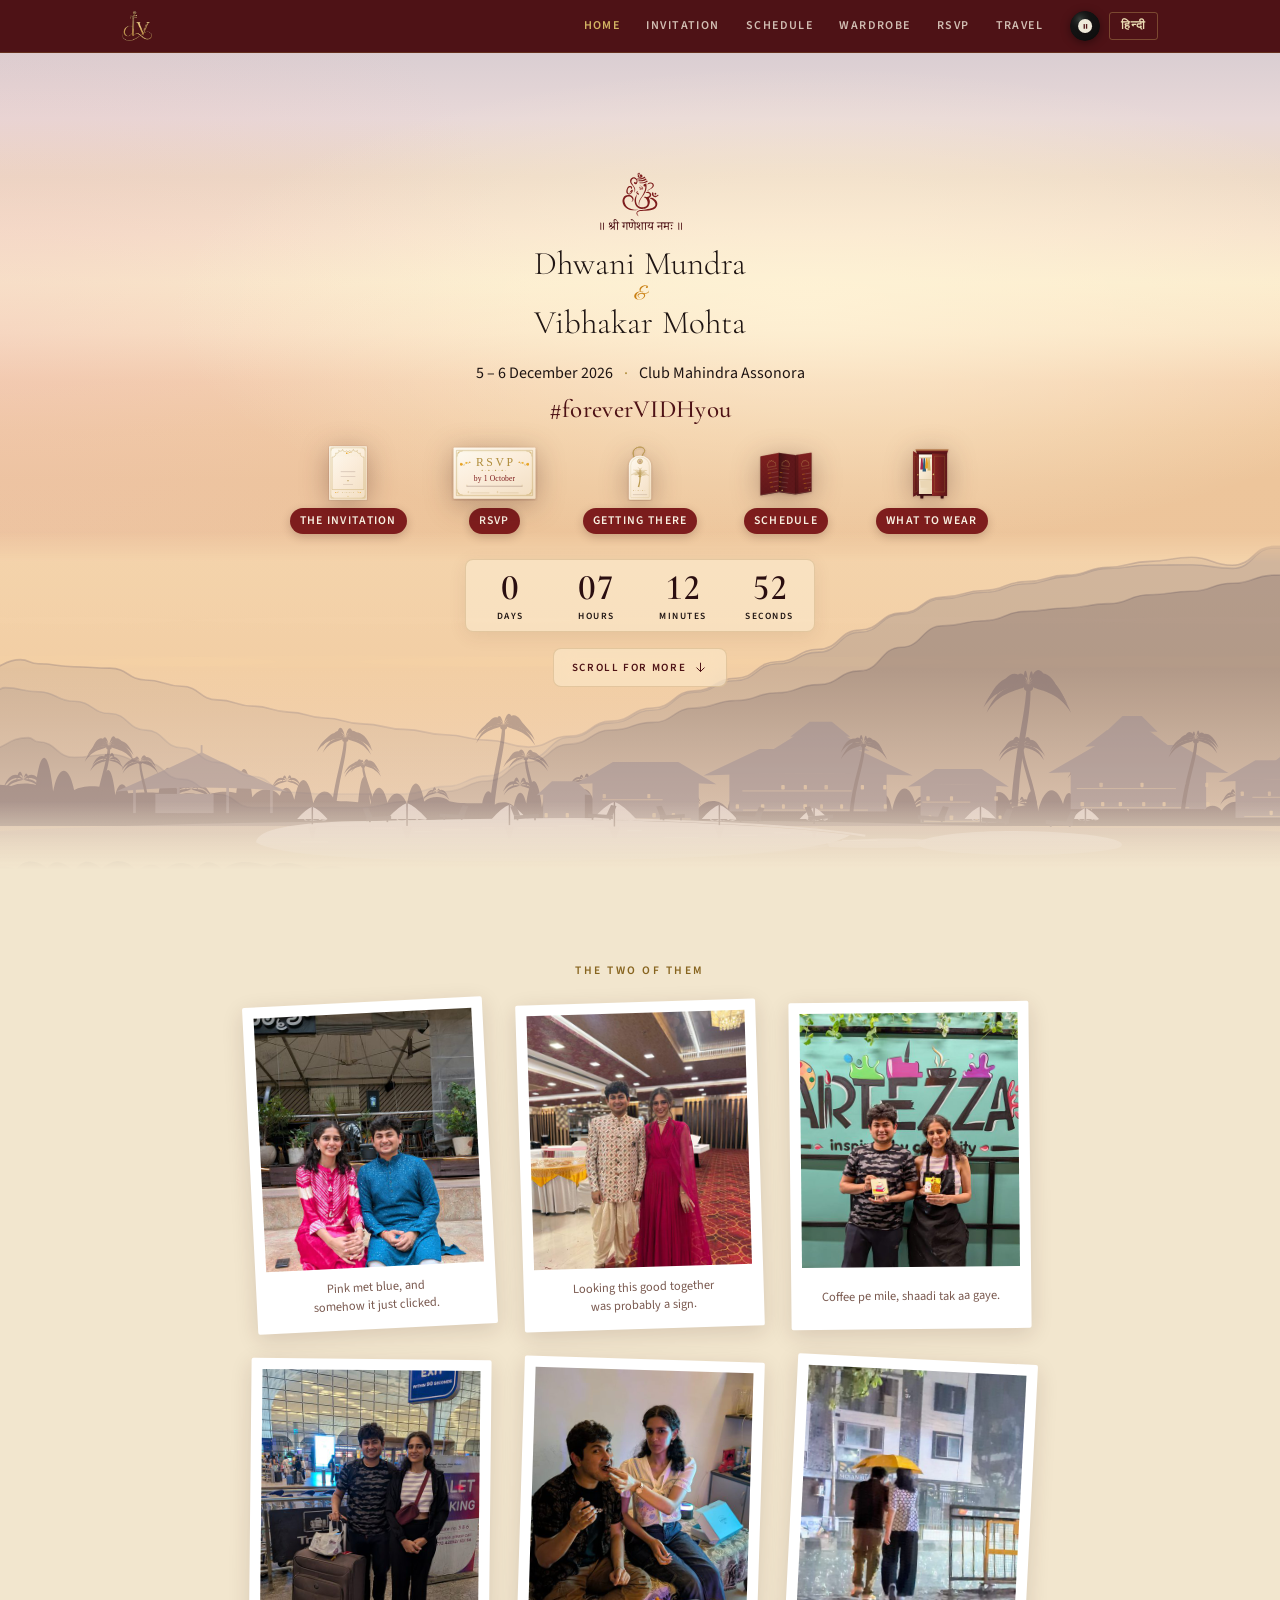
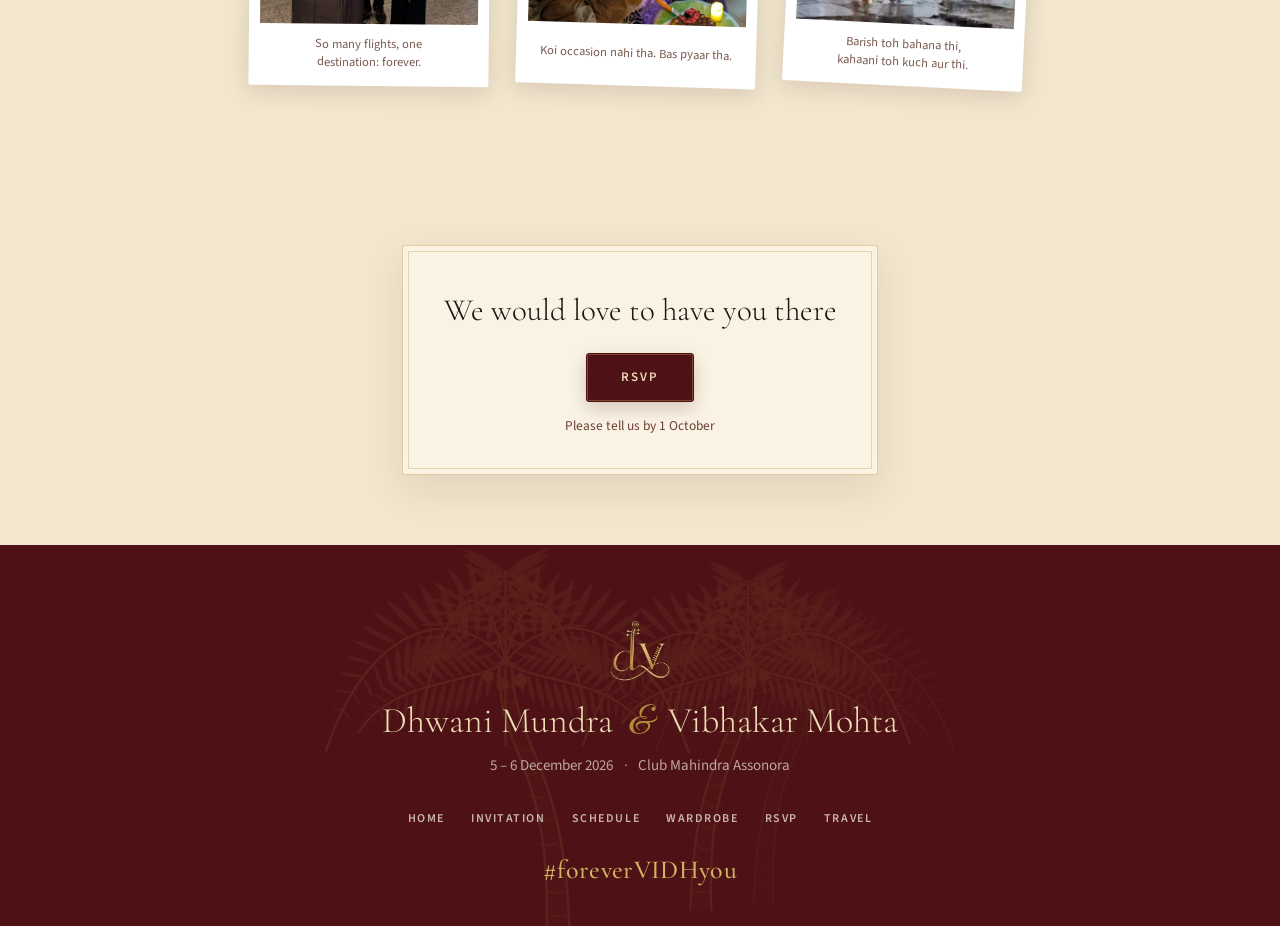
==== commit c38a9893: "Update site, 2026-09-27" ====
--- a/index.html
+++ b/index.html
@@ -34,7 +34,7 @@
 <link rel="preconnect" href="https://fonts.googleapis.com">
 <link rel="preconnect" href="https://fonts.gstatic.com" crossorigin>
 <link rel="stylesheet" href="https://fonts.googleapis.com/css2?family=Cormorant+Garamond:ital,wght@0,300;0,400;0,500;0,600;1,300;1,400&family=Lora:ital,wght@0,400;0,500;1,400&family=Source+Sans+3:wght@400;600&family=Great+Vibes&family=Noto+Serif+Devanagari:wght@400;500;600&display=swap">
-<link rel="stylesheet" href="assets/css/site.css?v=431fbf44">
+<link rel="stylesheet" href="assets/css/site.css?v=44675b45">
 
 <script>
   try {
@@ -253,7 +253,7 @@
   <div class="wrap" data-reveal>
     <div class="band-in">
       <p class="band-l"><span class="l" data-l="en">We would love to have you there</span><span class="l" data-l="hi" lang="hi">आप ज़रूर आइए, हमें बहुत ख़ुशी होगी</span></p>
-      <a class="btn btn-primary" href="rsvp.html"><span class="l" data-l="en">Tell us you&#39;re coming</span><span class="l" data-l="hi" lang="hi">बताइए कि आप आ रहे हैं</span></a>
+      <a class="btn btn-primary" href="rsvp.html"><span class="l" data-l="en">RSVP</span><span class="l" data-l="hi" lang="hi">उत्तर दें</span></a>
       <p class="band-by"><span class="l" data-l="en">Please tell us by 1 October</span><span class="l" data-l="hi" lang="hi">कृपया १ अक्टूबर तक बता दीजिए</span></p>
     </div>
   </div>
--- a/assets/css/site.css
+++ b/assets/css/site.css
@@ -444,8 +444,16 @@
   filter:drop-shadow(0 5px 14px rgba(58,21,18,.32));
   transition:filter .24s var(--ease)}
 .way:hover .way-ic img{filter:drop-shadow(0 10px 22px rgba(58,21,18,.40))}
+/* Crimson pills, not bare captions. Dark-red text on the peach sky was easy
+   to miss, and the family asked for these to stand out more. `min-width:0` lets
+   a long pill run past its tile instead of widening the tile and breaking
+   the three-then-two rows on a 360px phone. */
+.way{min-width:0}
 .way-l{font:600 clamp(9.5px,.92vw,12px)/1.25 var(--ui);letter-spacing:.11em;
-  text-transform:uppercase;color:var(--red-800);text-wrap:balance}
+  text-transform:uppercase;color:var(--ivory);background:var(--red-700);
+  padding:6px 10px 5px;border-radius:99px;white-space:nowrap;
+  box-shadow:0 3px 10px rgba(58,21,18,.22);transition:background .24s}
+.way:hover .way-l{background:var(--red-600)}
 html[lang="hi"] .way-l{letter-spacing:.02em;text-transform:none;
   font-size:clamp(11px,1.05vw,13.5px)}
 
@@ -745,13 +753,22 @@
 .picks{align-items:stretch}
 .pick{justify-content:flex-start}
 .pick-go{margin-top:auto}
+/* Filled, not outlined, and with an arrow: as a gold-edged pill on paper the
+   button read as a caption under the portrait, and guests stopped at this
+   page instead of tapping through. */
 .pick-go{font:600 12px/1 var(--ui);letter-spacing:.14em;text-transform:uppercase;
-  margin-top:18px;padding:11px 18px;border-radius:99px;
-  border:1px solid var(--line-gold);transition:background .22s}
+  margin-top:18px;padding:12px 16px 12px 20px;border-radius:99px;
+  display:inline-flex;align-items:center;gap:8px;color:var(--paper);
+  box-shadow:0 5px 14px rgba(58,21,18,.16);
+  transition:filter .22s,box-shadow .22s}
+.pick-go::after{content:"\2192";font-size:1.35em;line-height:0;
+  transition:transform .22s var(--ease)}
 html[lang="hi"] .pick-go{letter-spacing:.03em;text-transform:none;font-size:14px}
-.pick-bride .pick-go{color:var(--bride)}
-.pick-groom .pick-go{color:var(--groom)}
-.pick:hover .pick-go{background:rgba(176,141,60,.1)}
+.pick-bride .pick-go{background:var(--bride)}
+.pick-groom .pick-go{background:var(--groom)}
+.pick:hover .pick-go{filter:brightness(1.1);box-shadow:0 8px 20px rgba(58,21,18,.22)}
+.pick:hover .pick-go::after{transform:translateX(3px)}
+.pick:active{transform:scale(.98)}
 .pick-note{margin-top:30px;font:400 15px/1.7 var(--ui);color:#7A5A50}
 
 /* ==========================================================================
@@ -1314,8 +1331,9 @@
   .pick{padding:16px 8px 18px}
   .pick-pt{width:min(100%,124px)}
   .pick-l{font-size:clamp(16px,4.6vw,21px);margin-top:11px}
-  .pick-go{font-size:9.5px;letter-spacing:.06em;padding:9px 8px;margin-top:12px}
-  html[lang="hi"] .pick-go{font-size:11px}
+  .pick-go{font-size:10px;letter-spacing:.05em;padding:10px 8px;margin-top:12px;
+    gap:5px;width:100%;justify-content:center}
+  html[lang="hi"] .pick-go{font-size:12px}
   .cd-row{gap:8px}
   .cd-u{min-width:52px}
   .pol{width:calc(50% - 10px)}
@@ -1383,6 +1401,7 @@
   .way{flex-basis:clamp(72px,24vw,104px)}
   .way-ic{height:clamp(46px,13vw,64px)}
   .way{gap:9px;padding:4px 2px}
+  .way-l{letter-spacing:.06em;padding:6px 8px 5px}
   /* The cue was sitting 11px under the clock with 59px of empty pool below
      it. It drops into that space, which is the emptiest part of the drawing
      and the obvious place for it. */
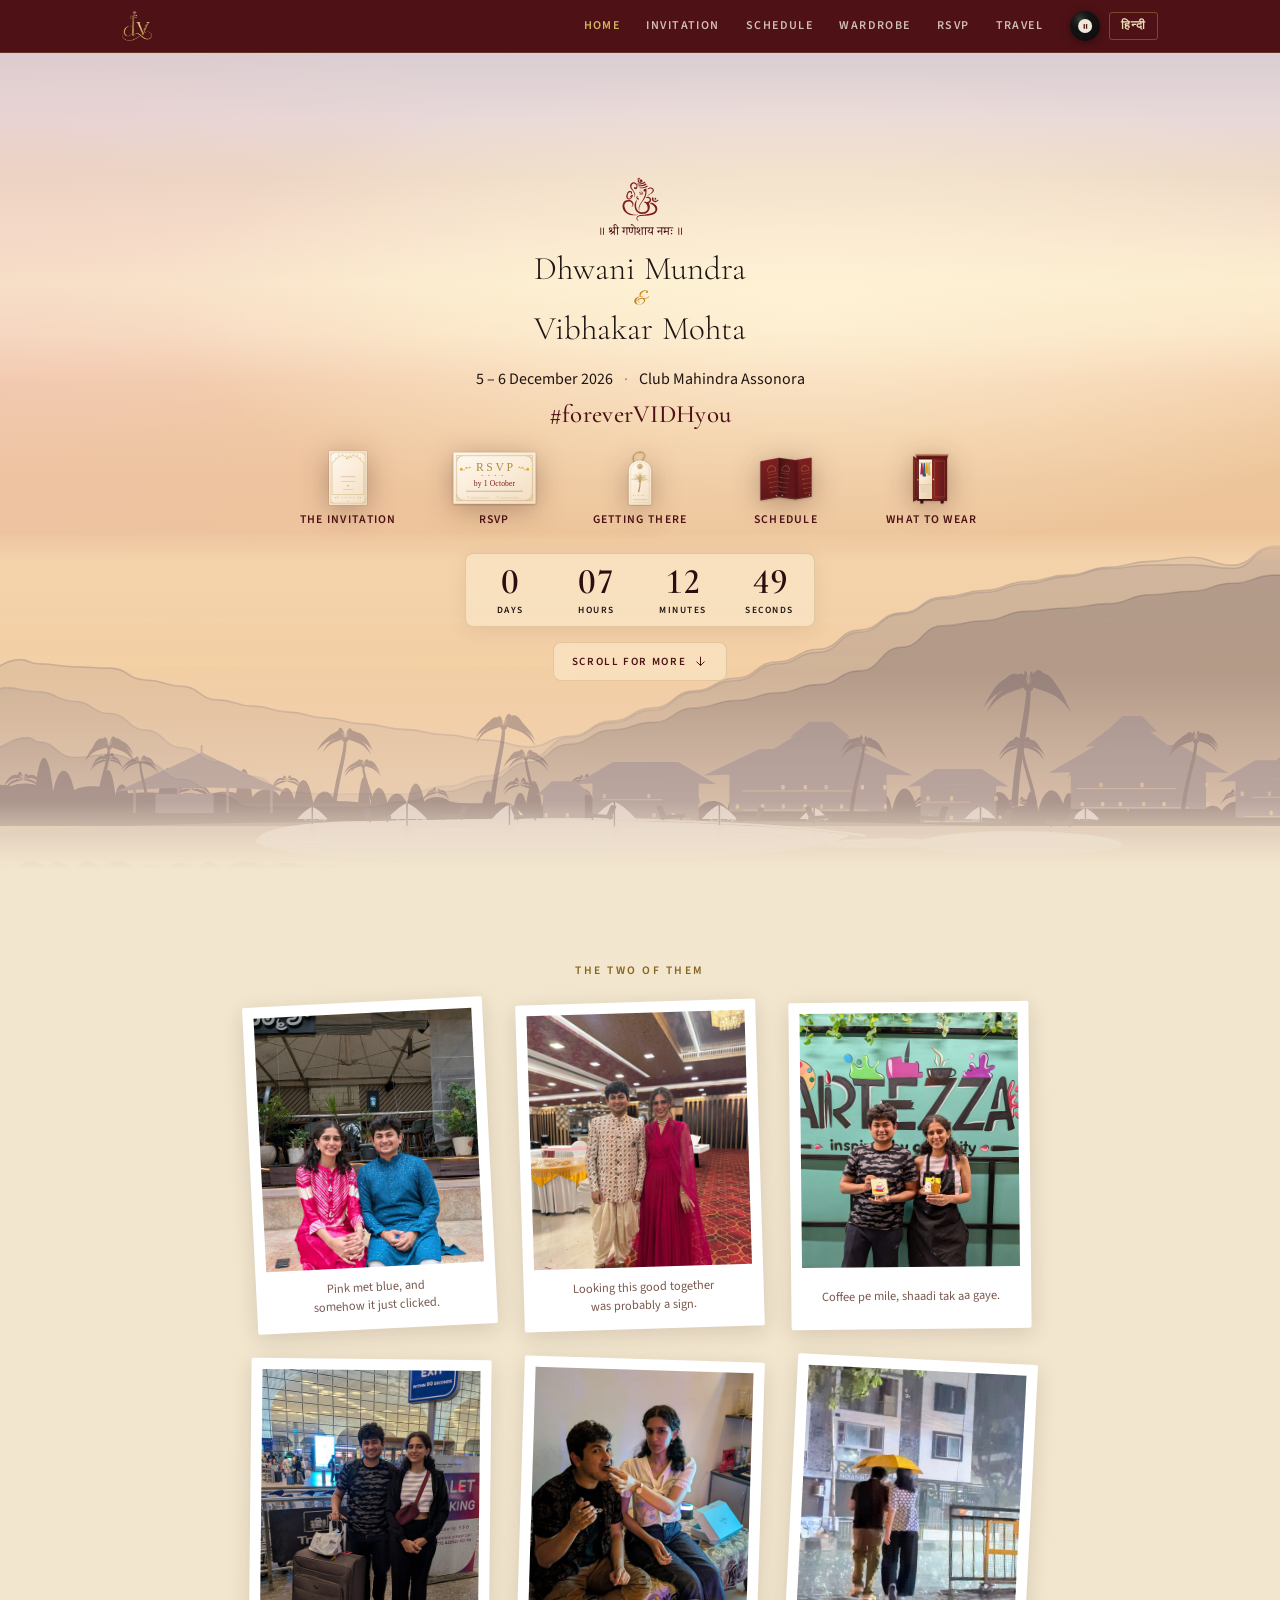
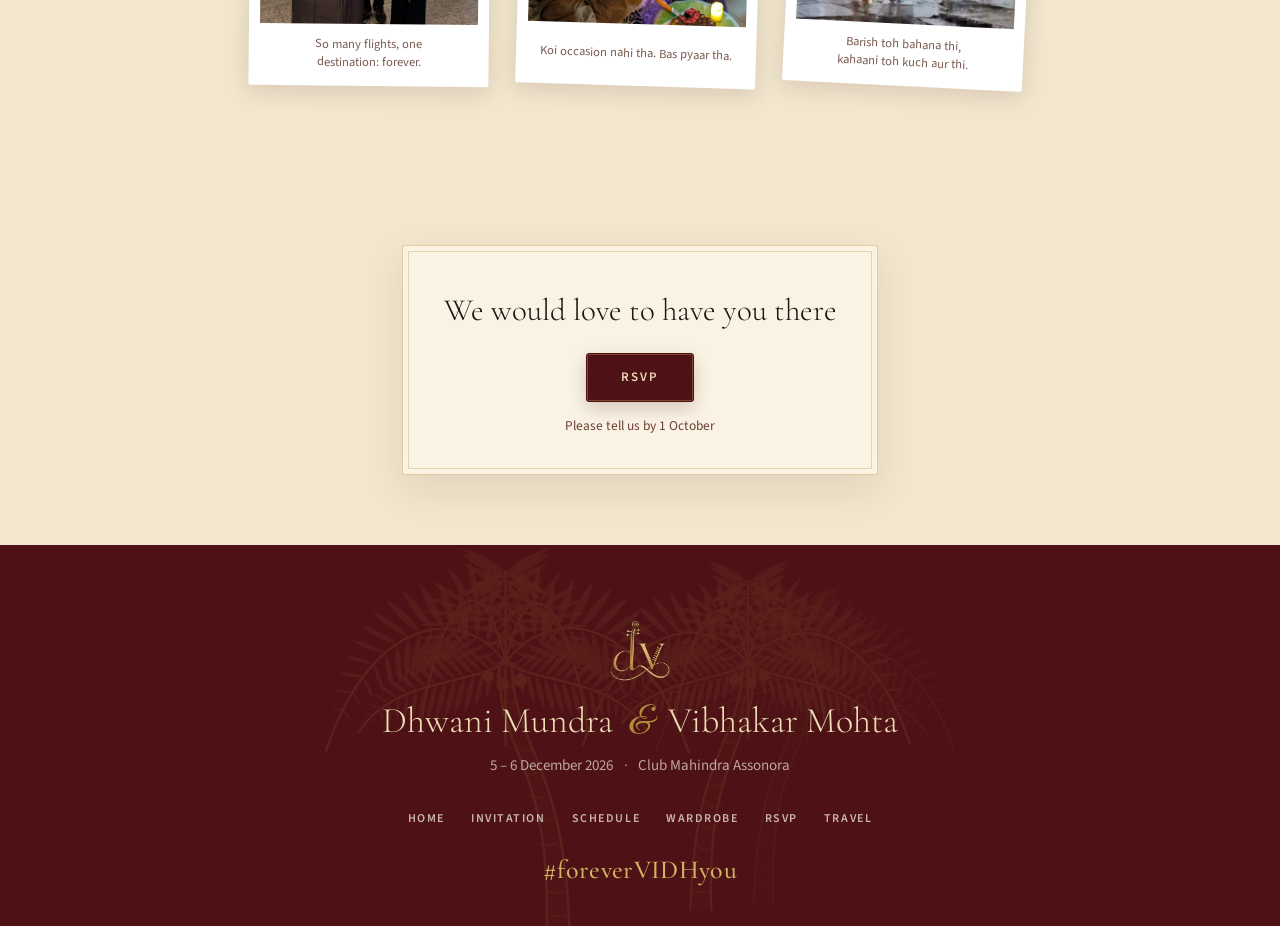
==== commit 4e554f50: "Update site, 2026-09-27" ====
--- a/index.html
+++ b/index.html
@@ -34,7 +34,7 @@
 <link rel="preconnect" href="https://fonts.googleapis.com">
 <link rel="preconnect" href="https://fonts.gstatic.com" crossorigin>
 <link rel="stylesheet" href="https://fonts.googleapis.com/css2?family=Cormorant+Garamond:ital,wght@0,300;0,400;0,500;0,600;1,300;1,400&family=Lora:ital,wght@0,400;0,500;1,400&family=Source+Sans+3:wght@400;600&family=Great+Vibes&family=Noto+Serif+Devanagari:wght@400;500;600&display=swap">
-<link rel="stylesheet" href="assets/css/site.css?v=44675b45">
+<link rel="stylesheet" href="assets/css/site.css?v=331c8fac">
 
 <script>
   try {
--- a/assets/css/site.css
+++ b/assets/css/site.css
@@ -444,16 +444,8 @@
   filter:drop-shadow(0 5px 14px rgba(58,21,18,.32));
   transition:filter .24s var(--ease)}
 .way:hover .way-ic img{filter:drop-shadow(0 10px 22px rgba(58,21,18,.40))}
-/* Crimson pills, not bare captions. Dark-red text on the peach sky was easy
-   to miss, and the family asked for these to stand out more. `min-width:0` lets
-   a long pill run past its tile instead of widening the tile and breaking
-   the three-then-two rows on a 360px phone. */
-.way{min-width:0}
 .way-l{font:600 clamp(9.5px,.92vw,12px)/1.25 var(--ui);letter-spacing:.11em;
-  text-transform:uppercase;color:var(--ivory);background:var(--red-700);
-  padding:6px 10px 5px;border-radius:99px;white-space:nowrap;
-  box-shadow:0 3px 10px rgba(58,21,18,.22);transition:background .24s}
-.way:hover .way-l{background:var(--red-600)}
+  text-transform:uppercase;color:var(--red-800);text-wrap:balance}
 html[lang="hi"] .way-l{letter-spacing:.02em;text-transform:none;
   font-size:clamp(11px,1.05vw,13.5px)}
 
@@ -1401,7 +1393,6 @@
   .way{flex-basis:clamp(72px,24vw,104px)}
   .way-ic{height:clamp(46px,13vw,64px)}
   .way{gap:9px;padding:4px 2px}
-  .way-l{letter-spacing:.06em;padding:6px 8px 5px}
   /* The cue was sitting 11px under the clock with 59px of empty pool below
      it. It drops into that space, which is the emptiest part of the drawing
      and the obvious place for it. */
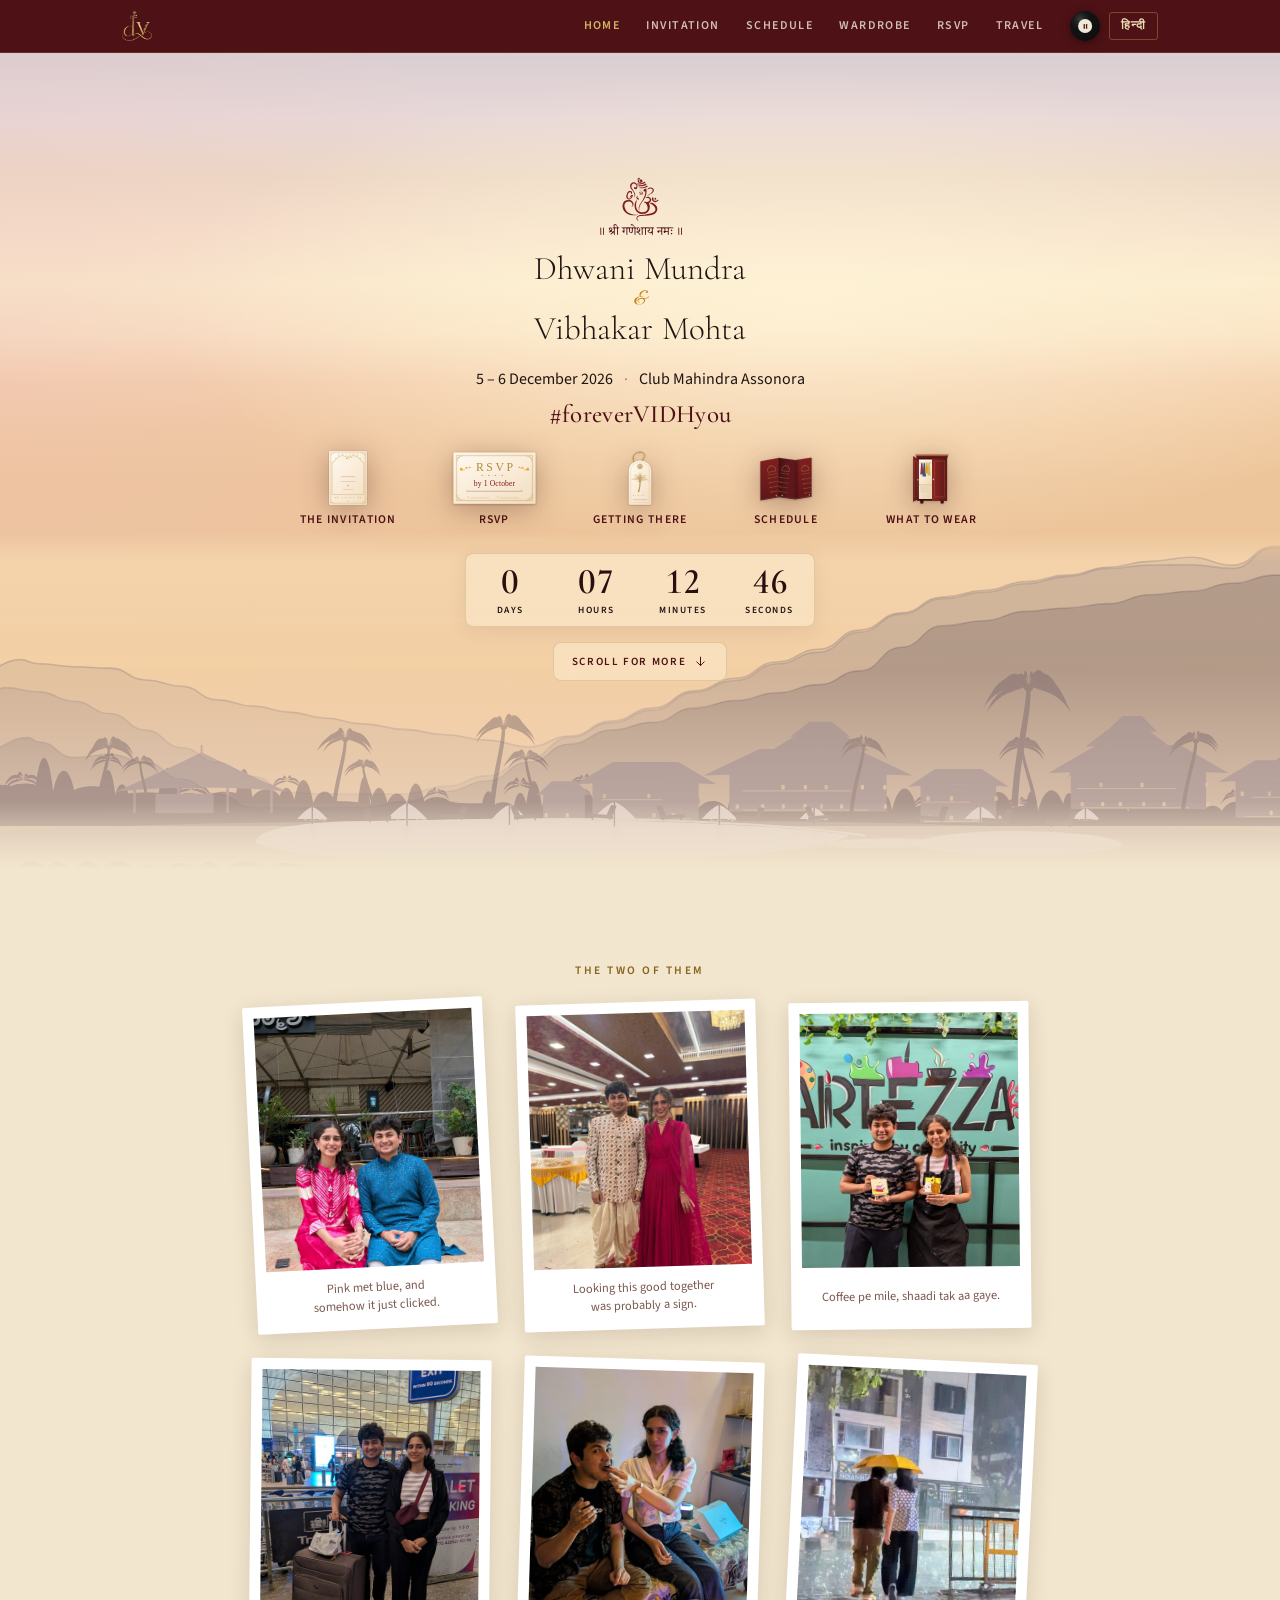
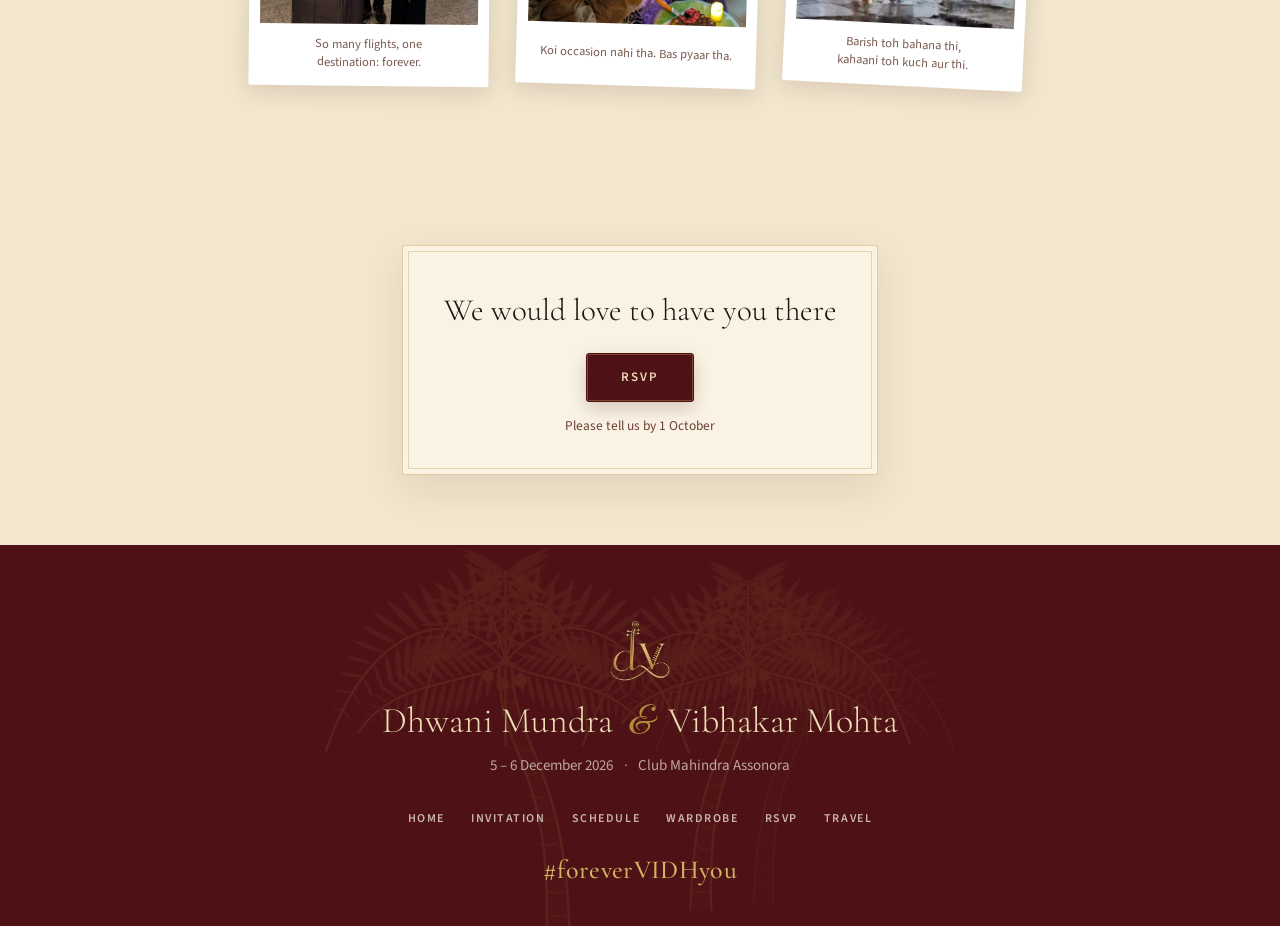
==== commit 5c3db68d: "Update site, 2026-09-27" ====
--- a/index.html
+++ b/index.html
@@ -3,7 +3,7 @@
 <head>
 <meta charset="utf-8">
 <meta name="viewport" content="width=device-width, initial-scale=1, viewport-fit=cover">
-<meta name="color-scheme" content="light dark">
+<meta name="color-scheme" content="only light">
 <meta name="theme-color" content="#4E1216">
 
 <title>Dhwani &amp; Vibhakar, 5–6 December 2026</title>
@@ -34,7 +34,7 @@
 <link rel="preconnect" href="https://fonts.googleapis.com">
 <link rel="preconnect" href="https://fonts.gstatic.com" crossorigin>
 <link rel="stylesheet" href="https://fonts.googleapis.com/css2?family=Cormorant+Garamond:ital,wght@0,300;0,400;0,500;0,600;1,300;1,400&family=Lora:ital,wght@0,400;0,500;1,400&family=Source+Sans+3:wght@400;600&family=Great+Vibes&family=Noto+Serif+Devanagari:wght@400;500;600&display=swap">
-<link rel="stylesheet" href="assets/css/site.css?v=331c8fac">
+<link rel="stylesheet" href="assets/css/site.css?v=b6d22fec">
 
 <script>
   try {
@@ -294,6 +294,6 @@
   <source src="assets/audio/theme.ogg" type="audio/ogg">
 </audio>
 
-<script src="assets/js/site.js?v=4ca0002a" defer></script>
+<script src="assets/js/site.js?v=cc814c0b" defer></script>
 </body>
 </html>
--- a/assets/css/site.css
+++ b/assets/css/site.css
@@ -28,6 +28,7 @@
    never a ground and never a large area.
    -------------------------------------------------------------------------- */
 :root {
+  color-scheme:only light;
   --red-900:#2A0E10; --red-800:#4E1216; --red-700:#7E1D1D; --red-600:#9B2A22;
   --red-500:#B23A2A;
   --marigold:#E8A020; --marigold-dk:#C97E10; --marigold-lt:#F5C24B;
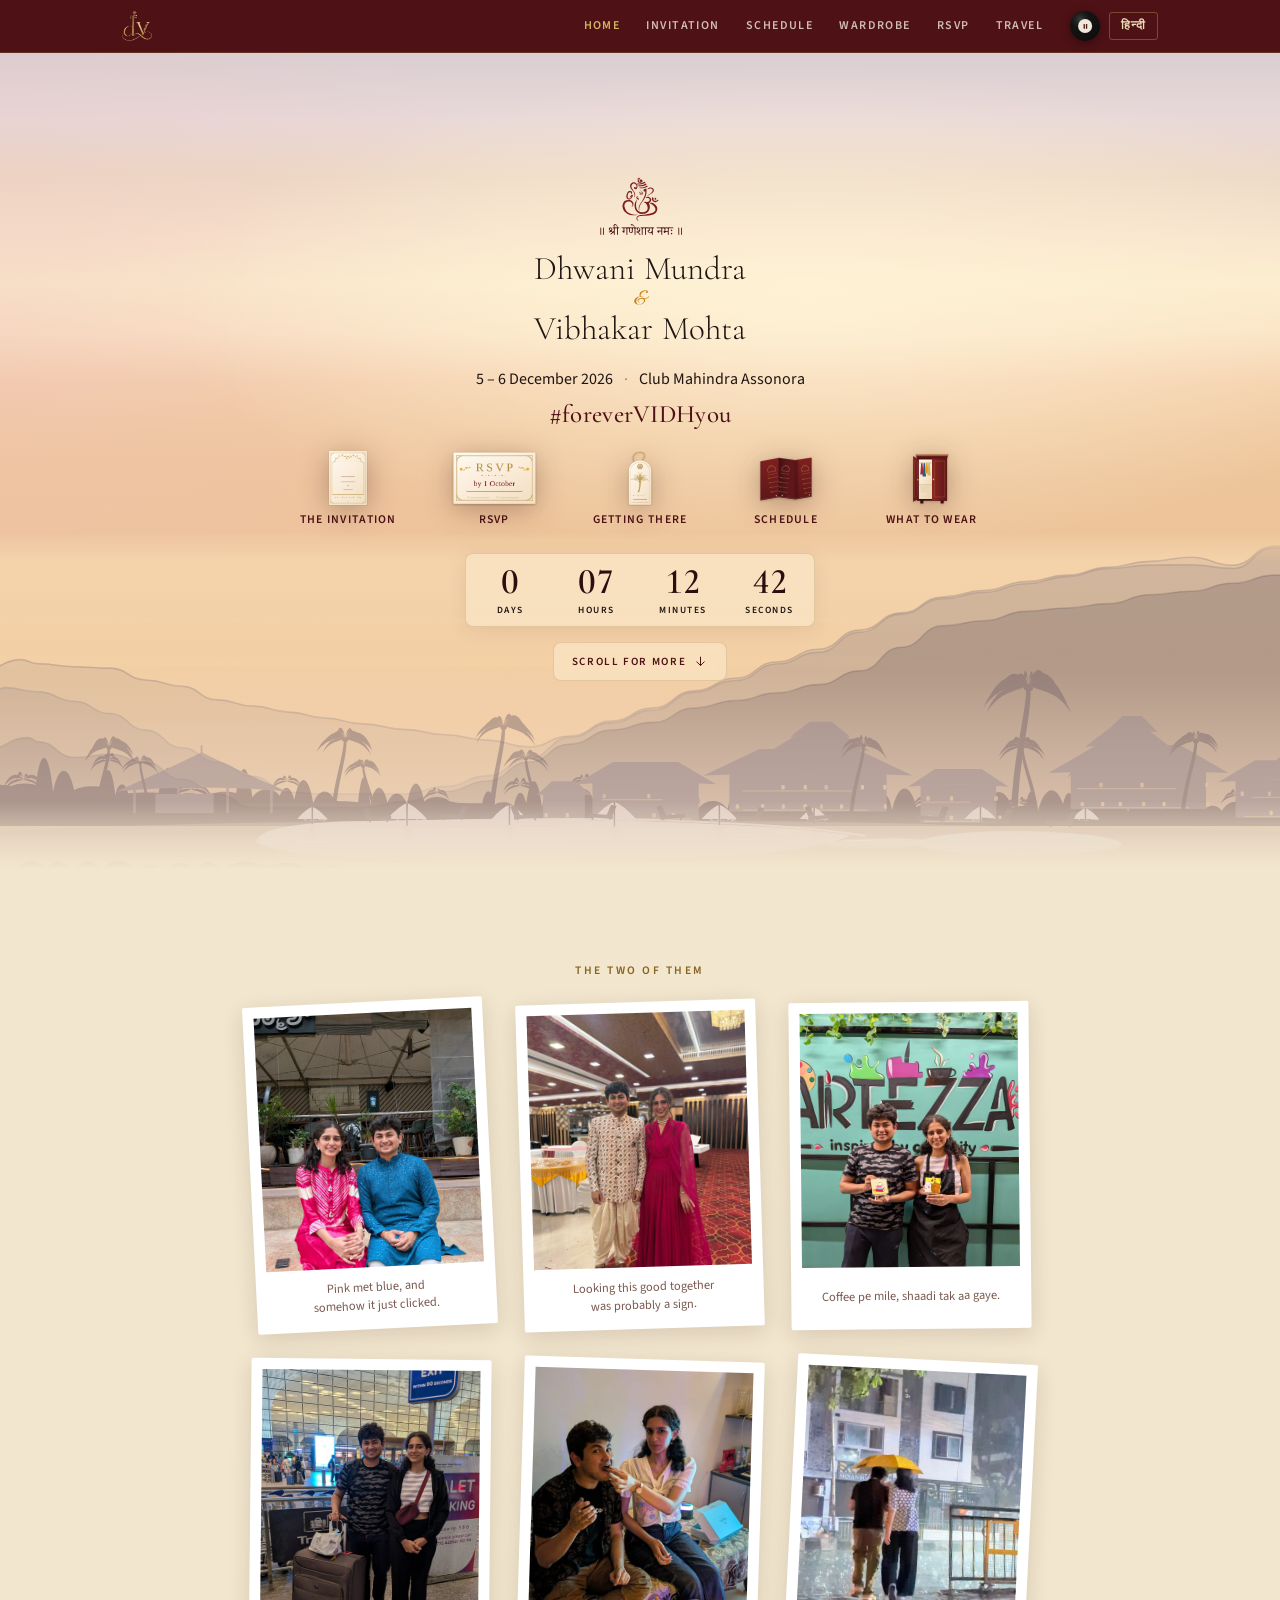
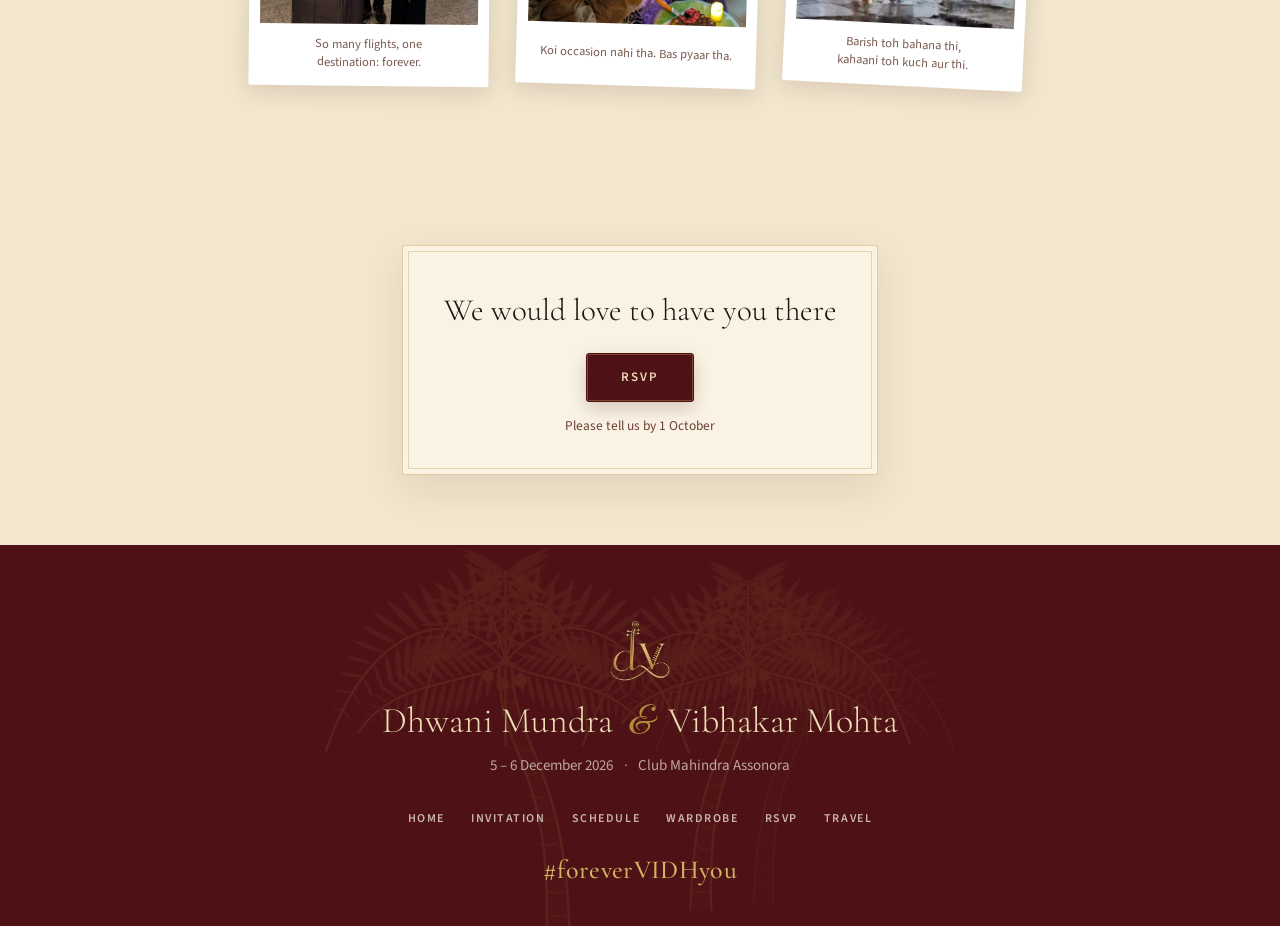
==== commit ce0b311a: "Update site, 2026-09-27" ====
--- a/index.html
+++ b/index.html
@@ -34,7 +34,7 @@
 <link rel="preconnect" href="https://fonts.googleapis.com">
 <link rel="preconnect" href="https://fonts.gstatic.com" crossorigin>
 <link rel="stylesheet" href="https://fonts.googleapis.com/css2?family=Cormorant+Garamond:ital,wght@0,300;0,400;0,500;0,600;1,300;1,400&family=Lora:ital,wght@0,400;0,500;1,400&family=Source+Sans+3:wght@400;600&family=Great+Vibes&family=Noto+Serif+Devanagari:wght@400;500;600&display=swap">
-<link rel="stylesheet" href="assets/css/site.css?v=b6d22fec">
+<link rel="stylesheet" href="assets/css/site.css?v=b0eefe24">
 
 <script>
   try {
@@ -146,19 +146,19 @@
     <nav class="ways" aria-label="Everything you need, in four places">
       <a class="way way-invite" href="invite.html">
         <span class="way-ic">
-          <img src="assets/art/ob-invite-card.svg" alt="" width="300" height="420">
+          <img src="assets/art/ob-invite-card.webp" alt="" width="300" height="420">
         </span>
         <span class="way-l"><span class="l" data-l="en">The invitation</span><span class="l" data-l="hi" lang="hi">निमंत्रण</span></span>
       </a>
       <a class="way way-rsvp" href="rsvp.html">
         <span class="way-ic">
-          <img src="assets/art/ob-rsvp-card.svg" alt="" width="300" height="420"               data-en-src="assets/art/ob-rsvp-card.svg" data-hi-src="assets/art/ob-rsvp-card-hi.svg">
+          <img src="assets/art/ob-rsvp-card.webp" alt="" width="300" height="420"               data-en-src="assets/art/ob-rsvp-card.webp" data-hi-src="assets/art/ob-rsvp-card-hi.webp">
         </span>
         <span class="way-l"><span class="l" data-l="en">RSVP</span><span class="l" data-l="hi" lang="hi">उत्तर दें</span></span>
       </a>
       <a class="way way-travel" href="travel.html">
         <span class="way-ic">
-          <img src="assets/art/ob-luggage-tag.svg" alt="" width="300" height="420">
+          <img src="assets/art/ob-luggage-tag.webp" alt="" width="300" height="420">
         </span>
         <span class="way-l"><span class="l" data-l="en">Getting there</span><span class="l" data-l="hi" lang="hi">पहुँचना कैसे है</span></span>
       </a>
--- a/assets/css/site.css
+++ b/assets/css/site.css
@@ -806,7 +806,6 @@
 /* ==========================================================================
    the reply
    ========================================================================== */
-.sec-rsvp .deadline{margin-bottom:30px}
 .rsvp-box{max-width:600px;margin:0 auto}
 
 /* find an existing reply: its own panel, visibly not part of the form */
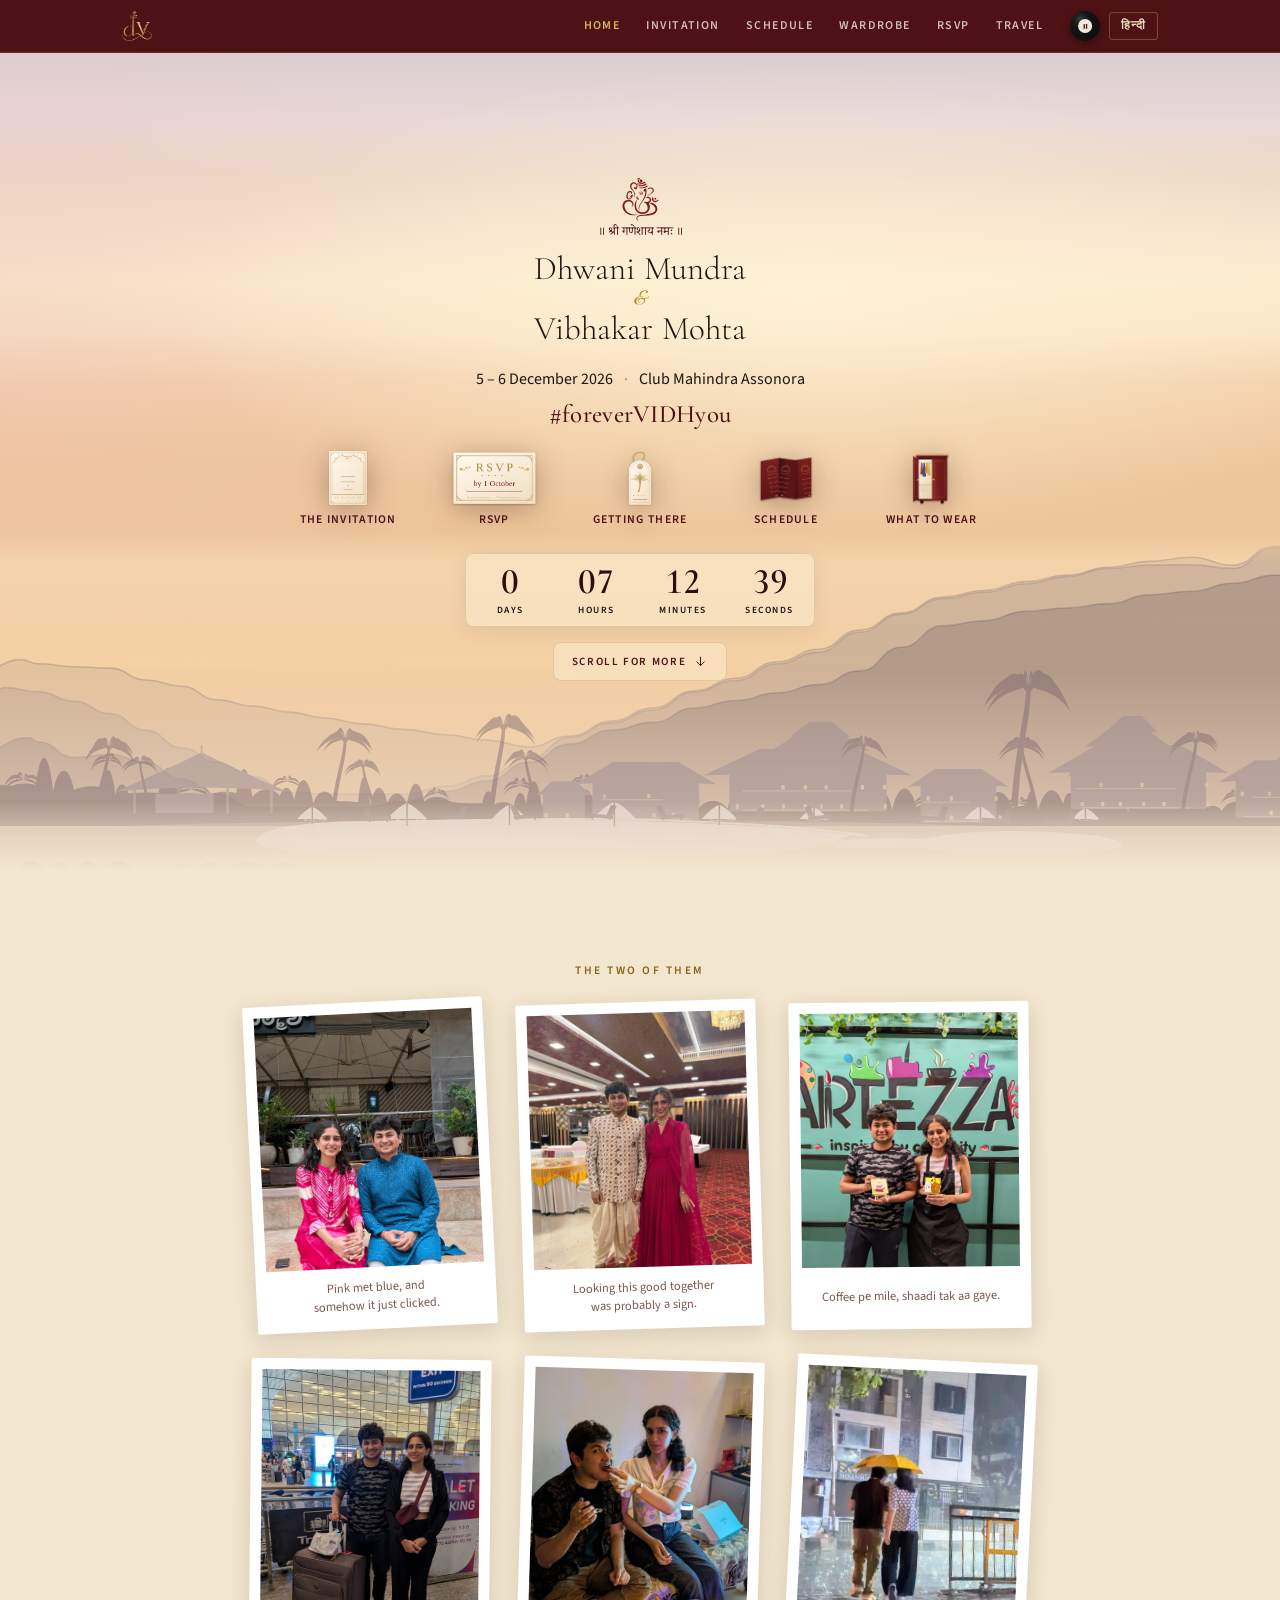
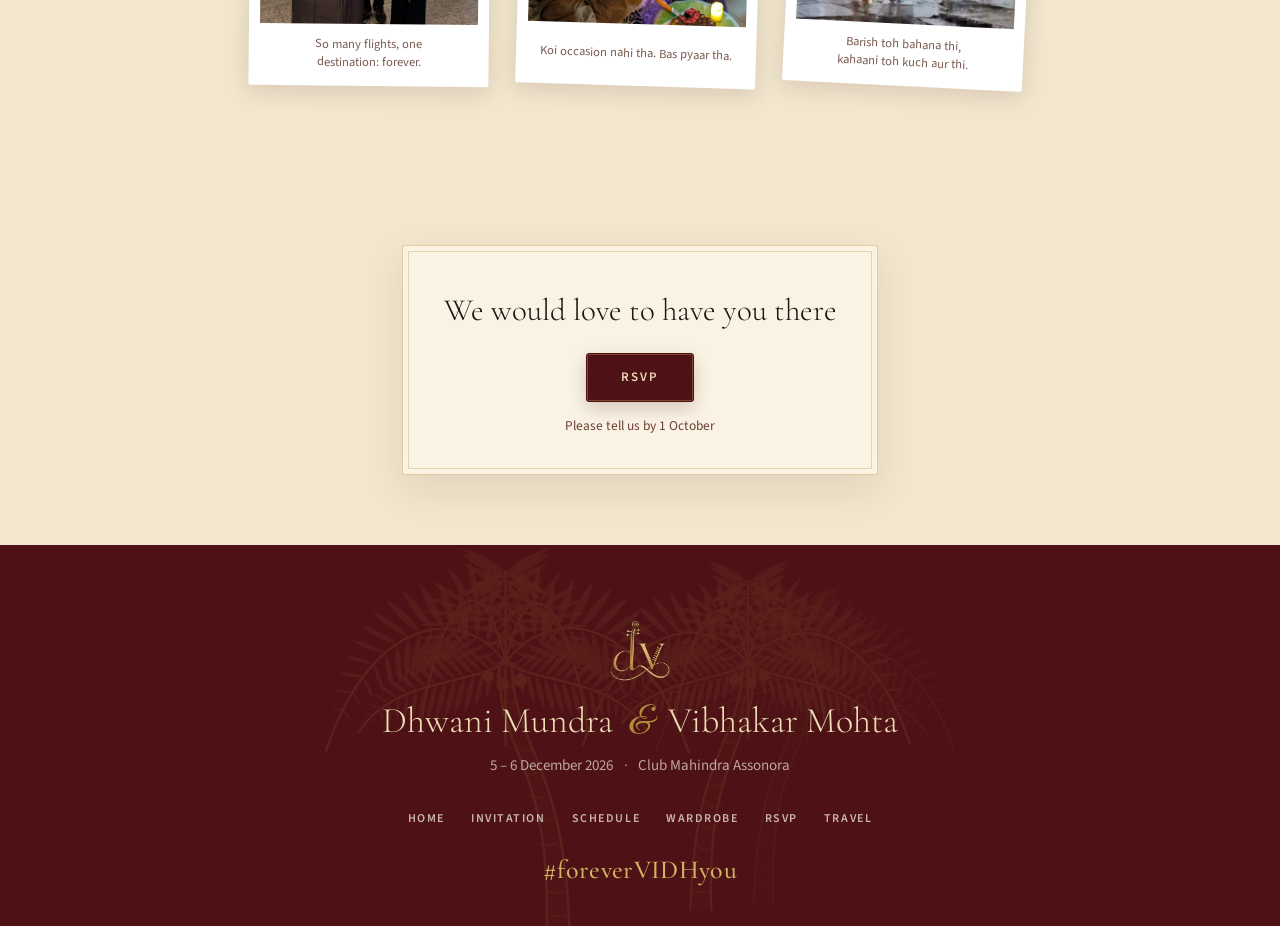
==== commit a733ad49: "Update site, 2026-09-27" ====
--- a/index.html
+++ b/index.html
@@ -164,13 +164,13 @@
       </a>
       <a class="way way-programme" href="schedule.html">
         <span class="way-ic">
-          <img src="assets/art/ob-programme.svg" alt="" width="300" height="420">
+          <img src="assets/art/ob-programme.webp" alt="" width="300" height="420">
         </span>
         <span class="way-l"><span class="l" data-l="en">Schedule</span><span class="l" data-l="hi" lang="hi">कार्यक्रम</span></span>
       </a>
       <a class="way way-wardrobe" href="wardrobe.html">
         <span class="way-ic">
-          <img src="assets/art/ob-wardrobe.svg" alt="" width="300" height="420">
+          <img src="assets/art/ob-wardrobe.webp" alt="" width="300" height="420">
         </span>
         <span class="way-l"><span class="l" data-l="en">What to wear</span><span class="l" data-l="hi" lang="hi">क्या पहनें</span></span>
       </a>
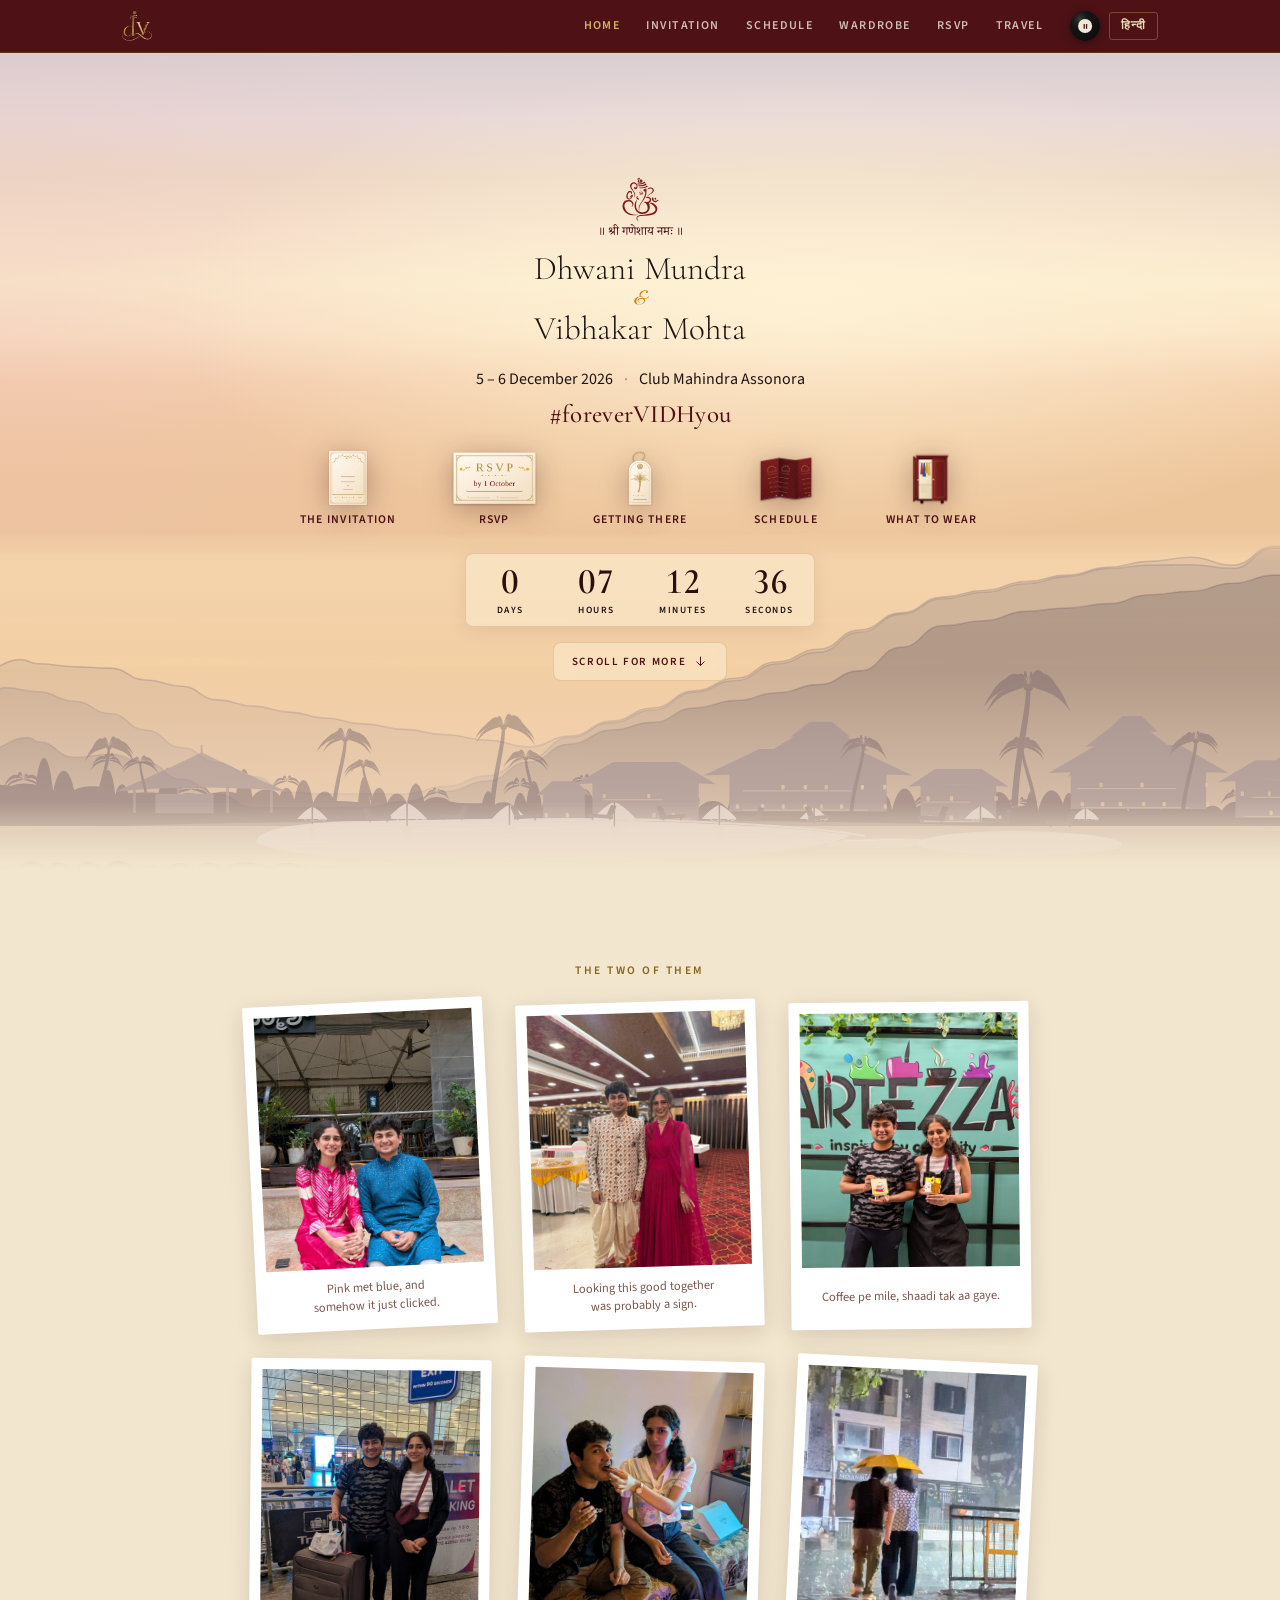
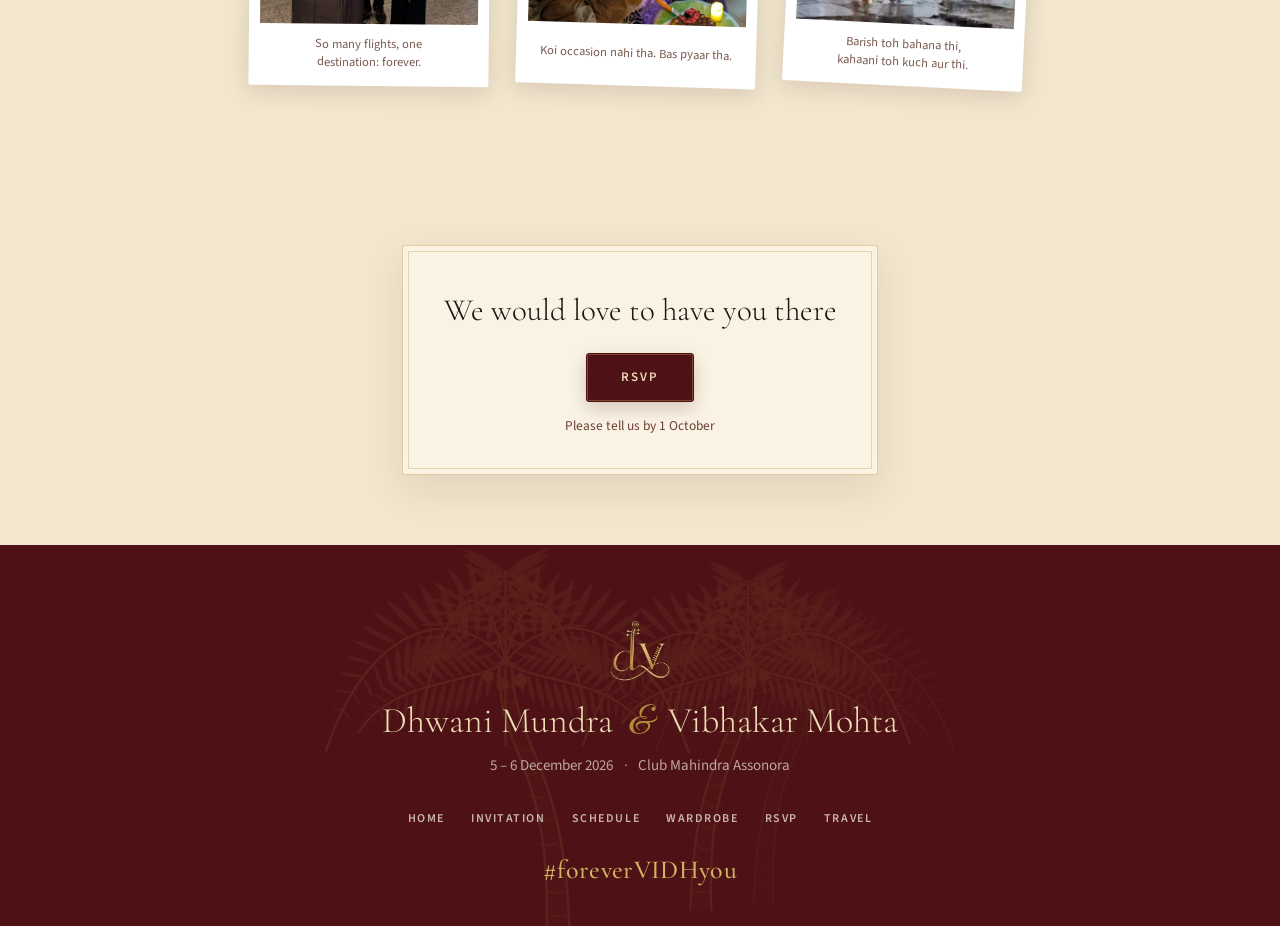
==== commit 1d618dec: "Update site, 2026-09-27" ====
--- a/index.html
+++ b/index.html
@@ -34,7 +34,7 @@
 <link rel="preconnect" href="https://fonts.googleapis.com">
 <link rel="preconnect" href="https://fonts.gstatic.com" crossorigin>
 <link rel="stylesheet" href="https://fonts.googleapis.com/css2?family=Cormorant+Garamond:ital,wght@0,300;0,400;0,500;0,600;1,300;1,400&family=Lora:ital,wght@0,400;0,500;1,400&family=Source+Sans+3:wght@400;600&family=Great+Vibes&family=Noto+Serif+Devanagari:wght@400;500;600&display=swap">
-<link rel="stylesheet" href="assets/css/site.css?v=b0eefe24">
+<link rel="stylesheet" href="assets/css/site.css?v=6c990be8">
 
 <script>
   try {
@@ -136,7 +136,7 @@
     </h1>
 
     <p class="hero-when">
-      <span class="hw-i"><span class="sd sd-b"><span class="l" data-l="en">5 – 6 December 2026</span><span class="l" data-l="hi" lang="hi">५ – ६ दिसंबर २०२६</span></span><span class="sd sd-g"><span class="l" data-l="en">5 – 7 December 2026</span><span class="l" data-l="hi" lang="hi">५ – ७ दिसंबर २०२६</span></span></span>
+      <span class="hw-i"><span class="sided-b"><span class="l" data-l="en">5 – 6 December 2026</span><span class="l" data-l="hi" lang="hi">५ – ६ दिसंबर २०२६</span></span><span class="sided-g"><span class="l" data-l="en">5 – 7 December 2026</span><span class="l" data-l="hi" lang="hi">५ – ७ दिसंबर २०२६</span></span></span>
       <span class="dot">·</span>
       <span class="hw-i"><span class="l" data-l="en">Club Mahindra Assonora</span><span class="l" data-l="hi" lang="hi">क्लब महिंद्रा असनोरा</span></span>
     </p>
@@ -272,7 +272,7 @@
       <span class="amp" aria-hidden="true">&amp;</span>
       <span><span class="l" data-l="en">Vibhakar Mohta</span><span class="l" data-l="hi" lang="hi">विभाकर मोहता</span></span>
     </p>
-    <p class="foot-when"><span class="sd sd-b"><span class="l" data-l="en">5 – 6 December 2026</span><span class="l" data-l="hi" lang="hi">५ – ६ दिसंबर २०२६</span></span><span class="sd sd-g"><span class="l" data-l="en">5 – 7 December 2026</span><span class="l" data-l="hi" lang="hi">५ – ७ दिसंबर २०२६</span></span> <span class="dot">·</span>
+    <p class="foot-when"><span class="sided-b"><span class="l" data-l="en">5 – 6 December 2026</span><span class="l" data-l="hi" lang="hi">५ – ६ दिसंबर २०२६</span></span><span class="sided-g"><span class="l" data-l="en">5 – 7 December 2026</span><span class="l" data-l="hi" lang="hi">५ – ७ दिसंबर २०२६</span></span> <span class="dot">·</span>
        <span class="l" data-l="en">Club Mahindra Assonora</span><span class="l" data-l="hi" lang="hi">क्लब महिंद्रा असनोरा</span></p>
 
     <nav class="foot-nav" aria-label="Pages">
--- a/assets/css/site.css
+++ b/assets/css/site.css
@@ -403,10 +403,12 @@
 
 /* Wording that differs by side , the dates, the days, the wardrobe eyebrow.
    Both are in the page and one is hidden, as the two languages are. The
-   bride's shows by default, because an unmarked link is hers. */
-.sd-g{display:none}
-html[data-first="groom"] .sd-b{display:none}
-html[data-first="groom"] .sd-g{display:inline}
+   bride's shows by default, because an unmarked link is hers.
+   Not .sd-b/.sd-g: the RSVP side cards already use .sd and .sd-b, and
+   hiding .sd-b for groom-first visitors emptied both cards, photos and all. */
+.sided-g{display:none}
+html[data-first="groom"] .sided-b{display:none}
+html[data-first="groom"] .sided-g{display:inline}
 
 /* --- whose name leads --------------------------------------------------- */
 /* Every name pair is written bride-first in the templates, because that is
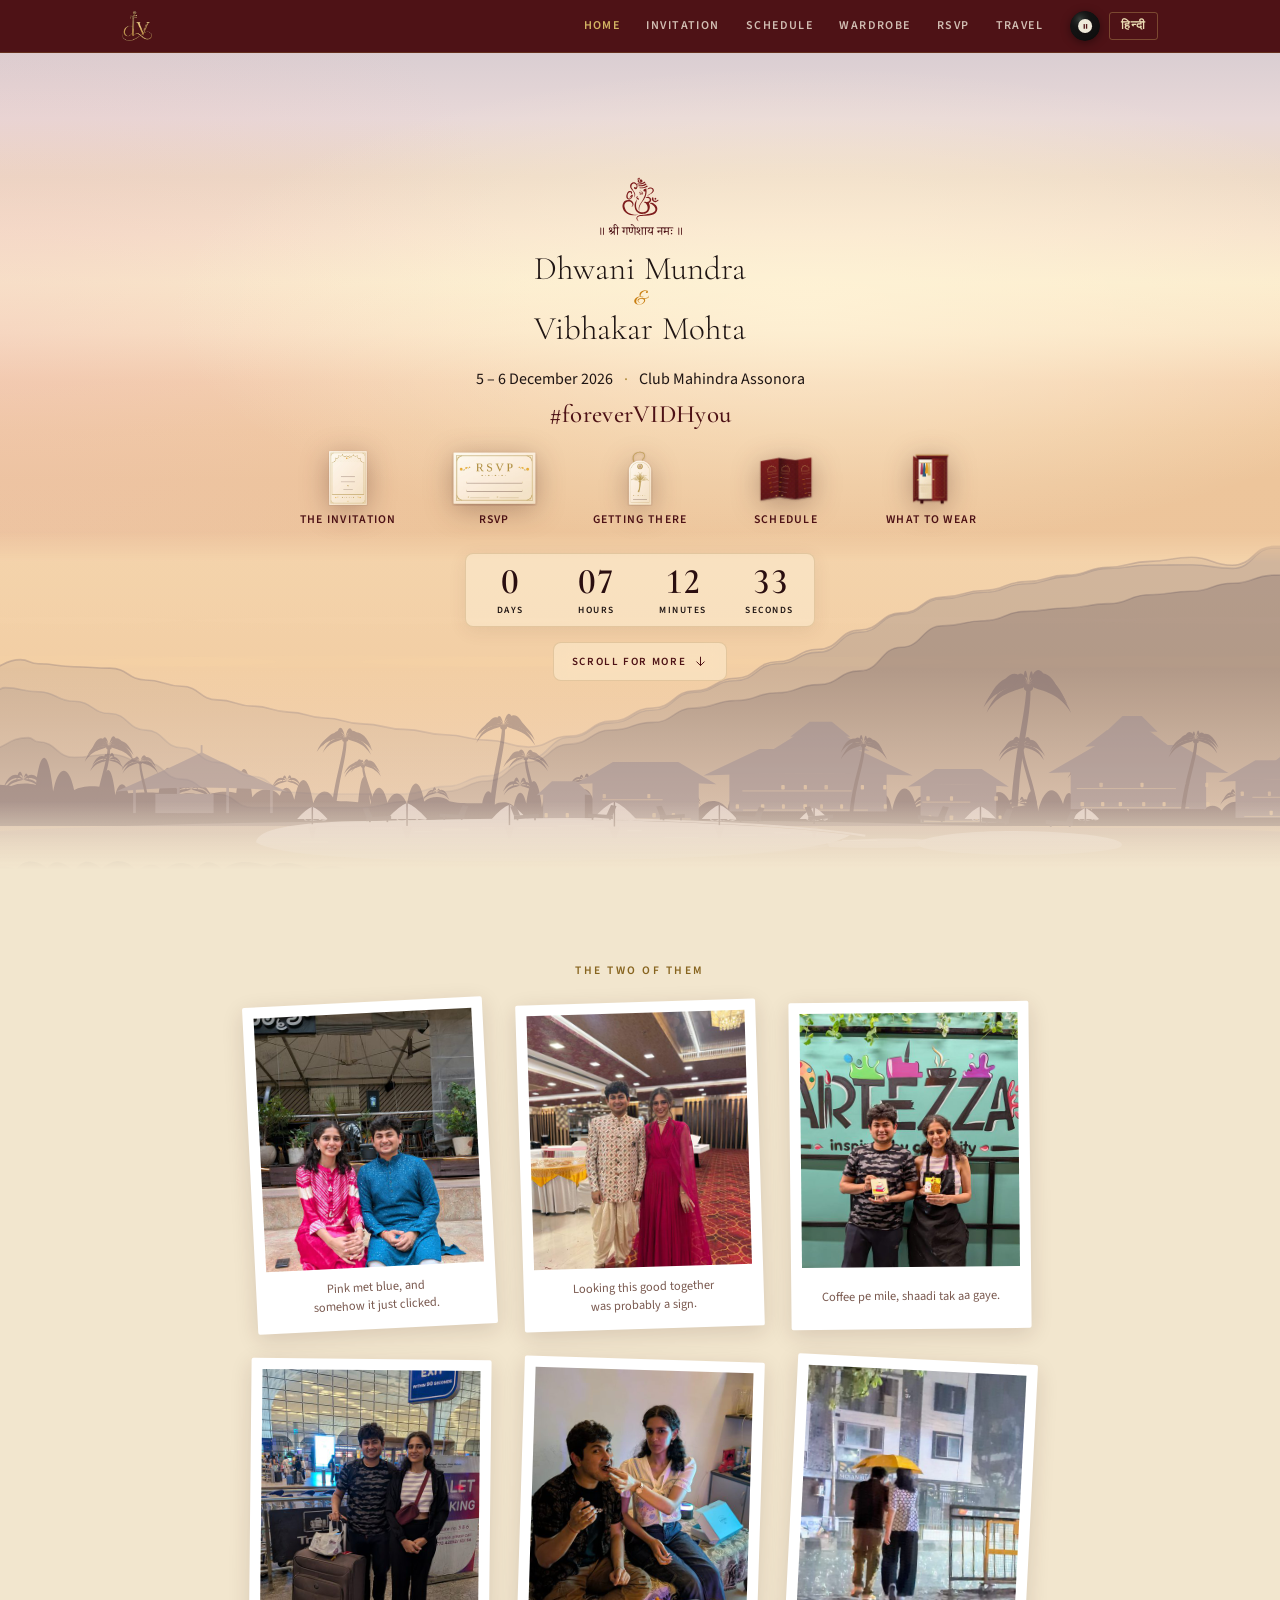
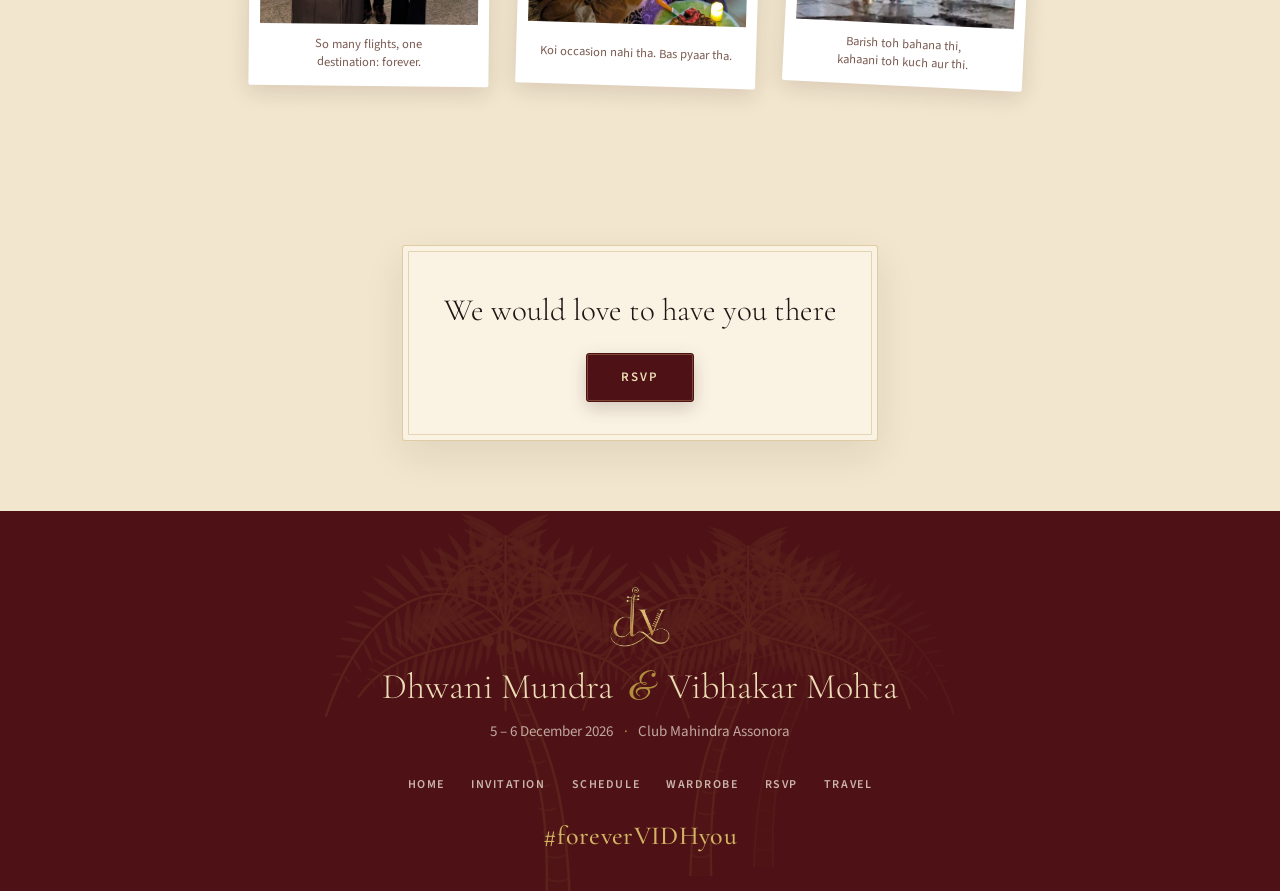
==== commit 3a9288dc: "Update site, 2026-09-30" ====
--- a/index.html
+++ b/index.html
@@ -34,7 +34,7 @@
 <link rel="preconnect" href="https://fonts.googleapis.com">
 <link rel="preconnect" href="https://fonts.gstatic.com" crossorigin>
 <link rel="stylesheet" href="https://fonts.googleapis.com/css2?family=Cormorant+Garamond:ital,wght@0,300;0,400;0,500;0,600;1,300;1,400&family=Lora:ital,wght@0,400;0,500;1,400&family=Source+Sans+3:wght@400;600&family=Great+Vibes&family=Noto+Serif+Devanagari:wght@400;500;600&display=swap">
-<link rel="stylesheet" href="assets/css/site.css?v=6c990be8">
+<link rel="stylesheet" href="assets/css/site.css?v=82b7360a">
 
 <script>
   try {
@@ -254,7 +254,6 @@
     <div class="band-in">
       <p class="band-l"><span class="l" data-l="en">We would love to have you there</span><span class="l" data-l="hi" lang="hi">आप ज़रूर आइए, हमें बहुत ख़ुशी होगी</span></p>
       <a class="btn btn-primary" href="rsvp.html"><span class="l" data-l="en">RSVP</span><span class="l" data-l="hi" lang="hi">उत्तर दें</span></a>
-      <p class="band-by"><span class="l" data-l="en">Please tell us by 1 October</span><span class="l" data-l="hi" lang="hi">कृपया १ अक्टूबर तक बता दीजिए</span></p>
     </div>
   </div>
 </section>
--- a/assets/css/site.css
+++ b/assets/css/site.css
@@ -571,8 +571,6 @@
   text-wrap:balance}
 html[lang="hi"] .band-l{font-family:var(--deva);
   font-size:clamp(17px,2.2vw,25px);line-height:1.6}
-.band-by{font:400 clamp(11.5px,1.05vw,13.5px)/1.5 var(--ui);color:var(--ink-2);
-  margin-top:14px}
 .sec-band .btn{margin-top:clamp(16px,2vw,22px)}
 
 /* the polaroids, laid out like a handful of photographs on the table */
@@ -1257,7 +1255,6 @@
 
   /* the closing ask */
   .band-l{font-size:19px}
-  .band-by{font-size:12px}
   .sec-band .btn{margin-top:16px}
   .btn{font-size:12px;padding:15px 26px;letter-spacing:.13em}
 
